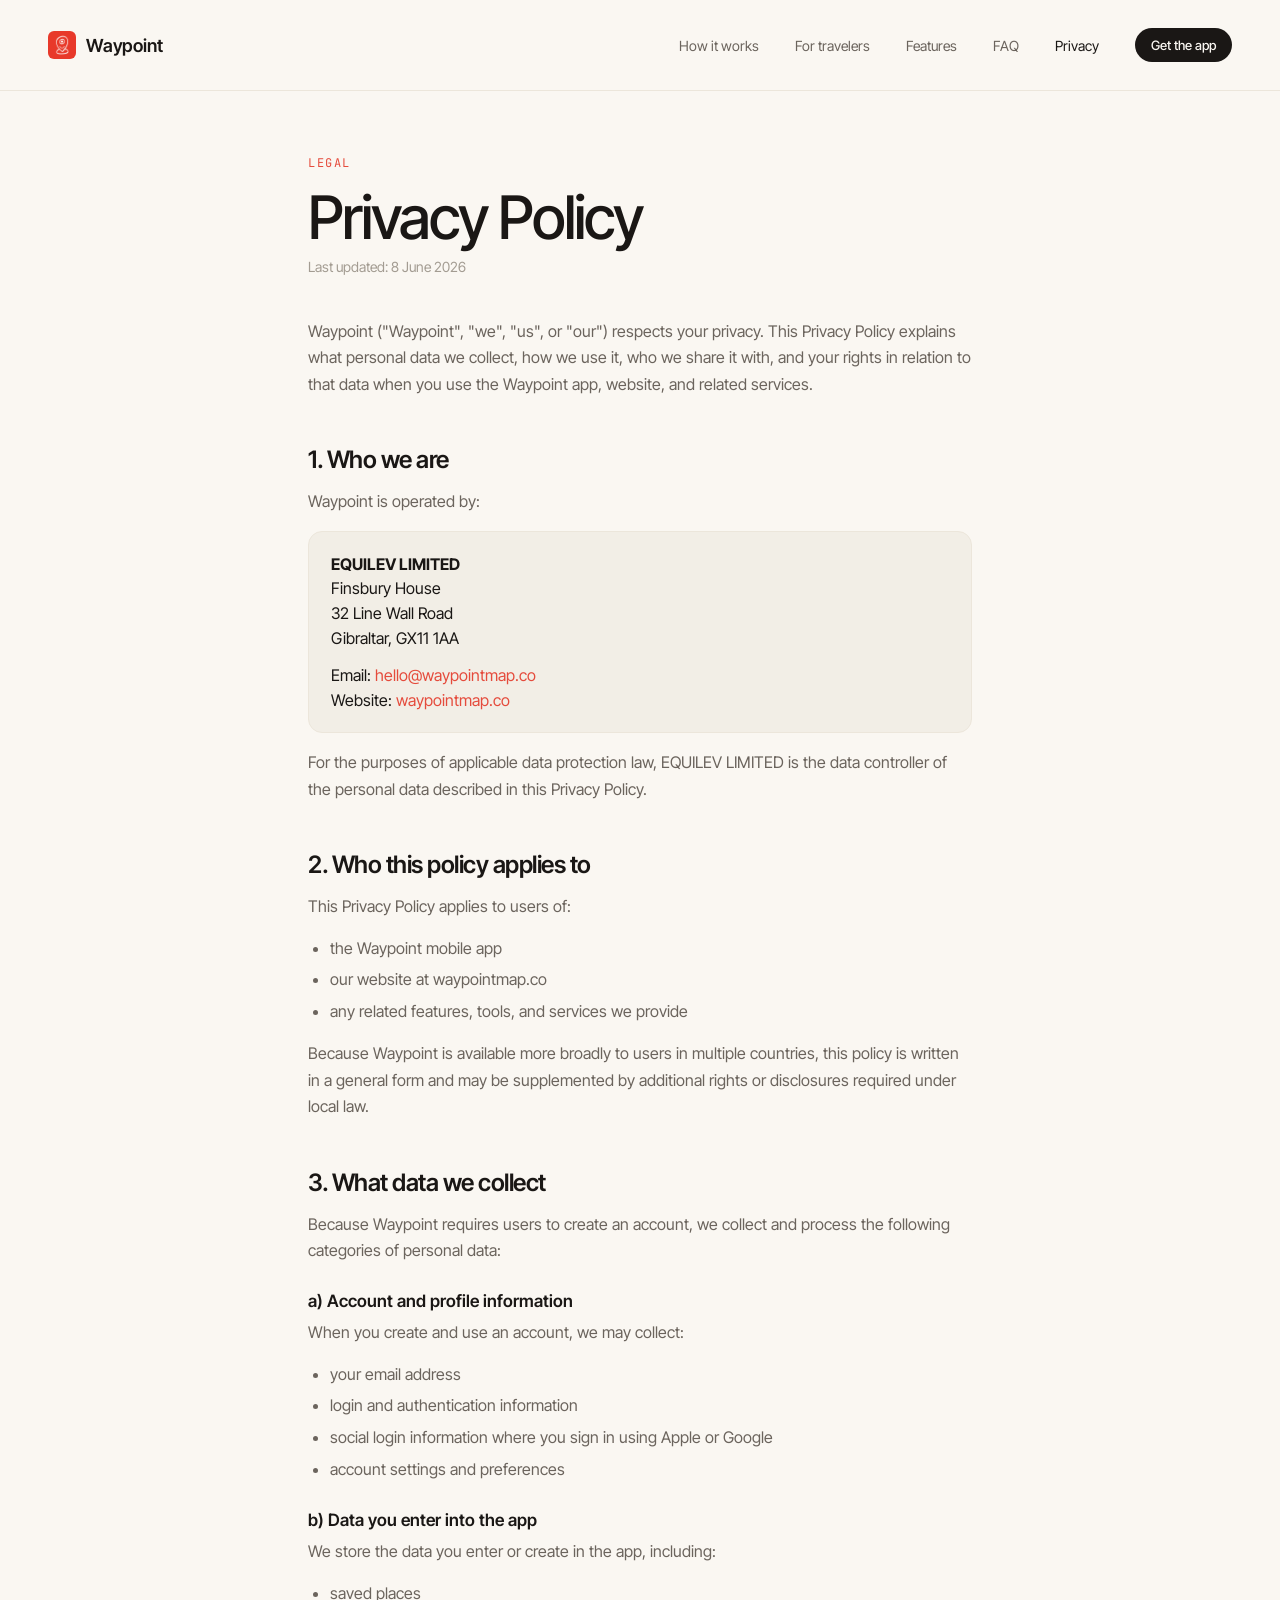
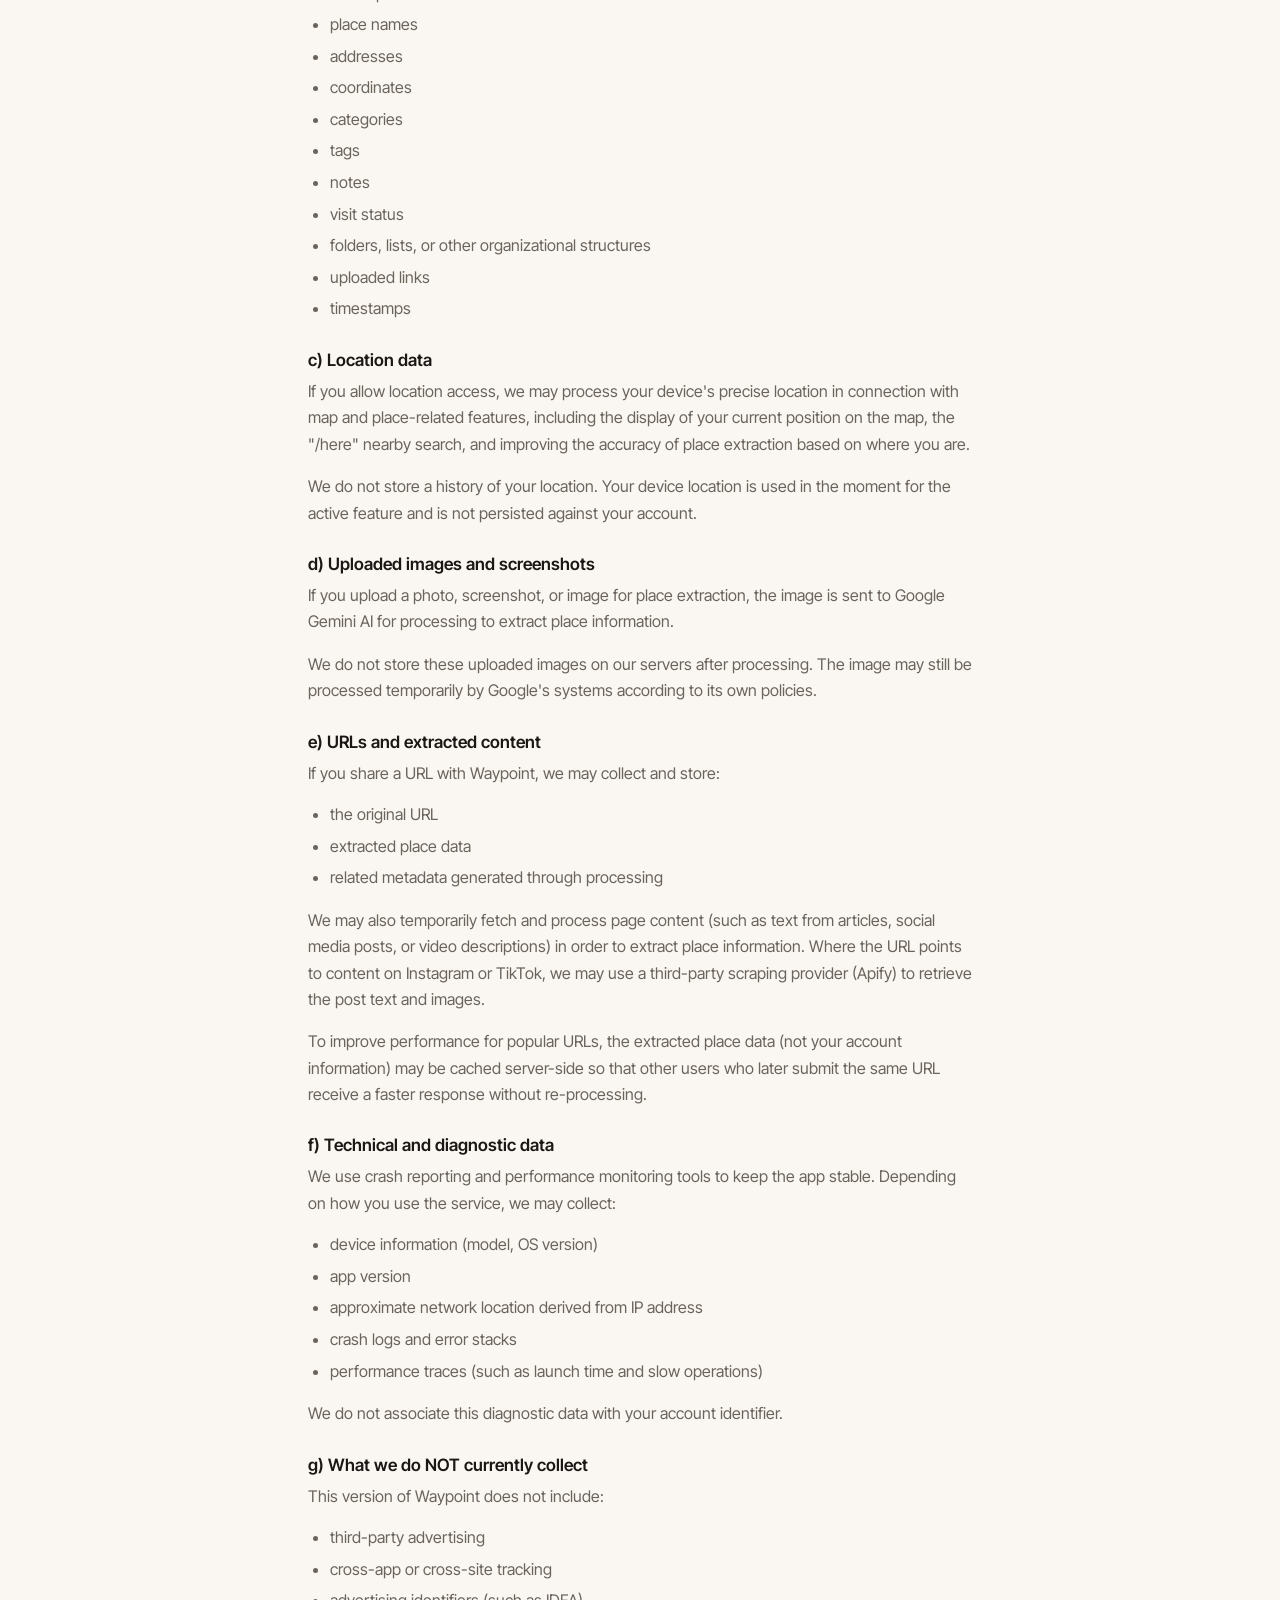
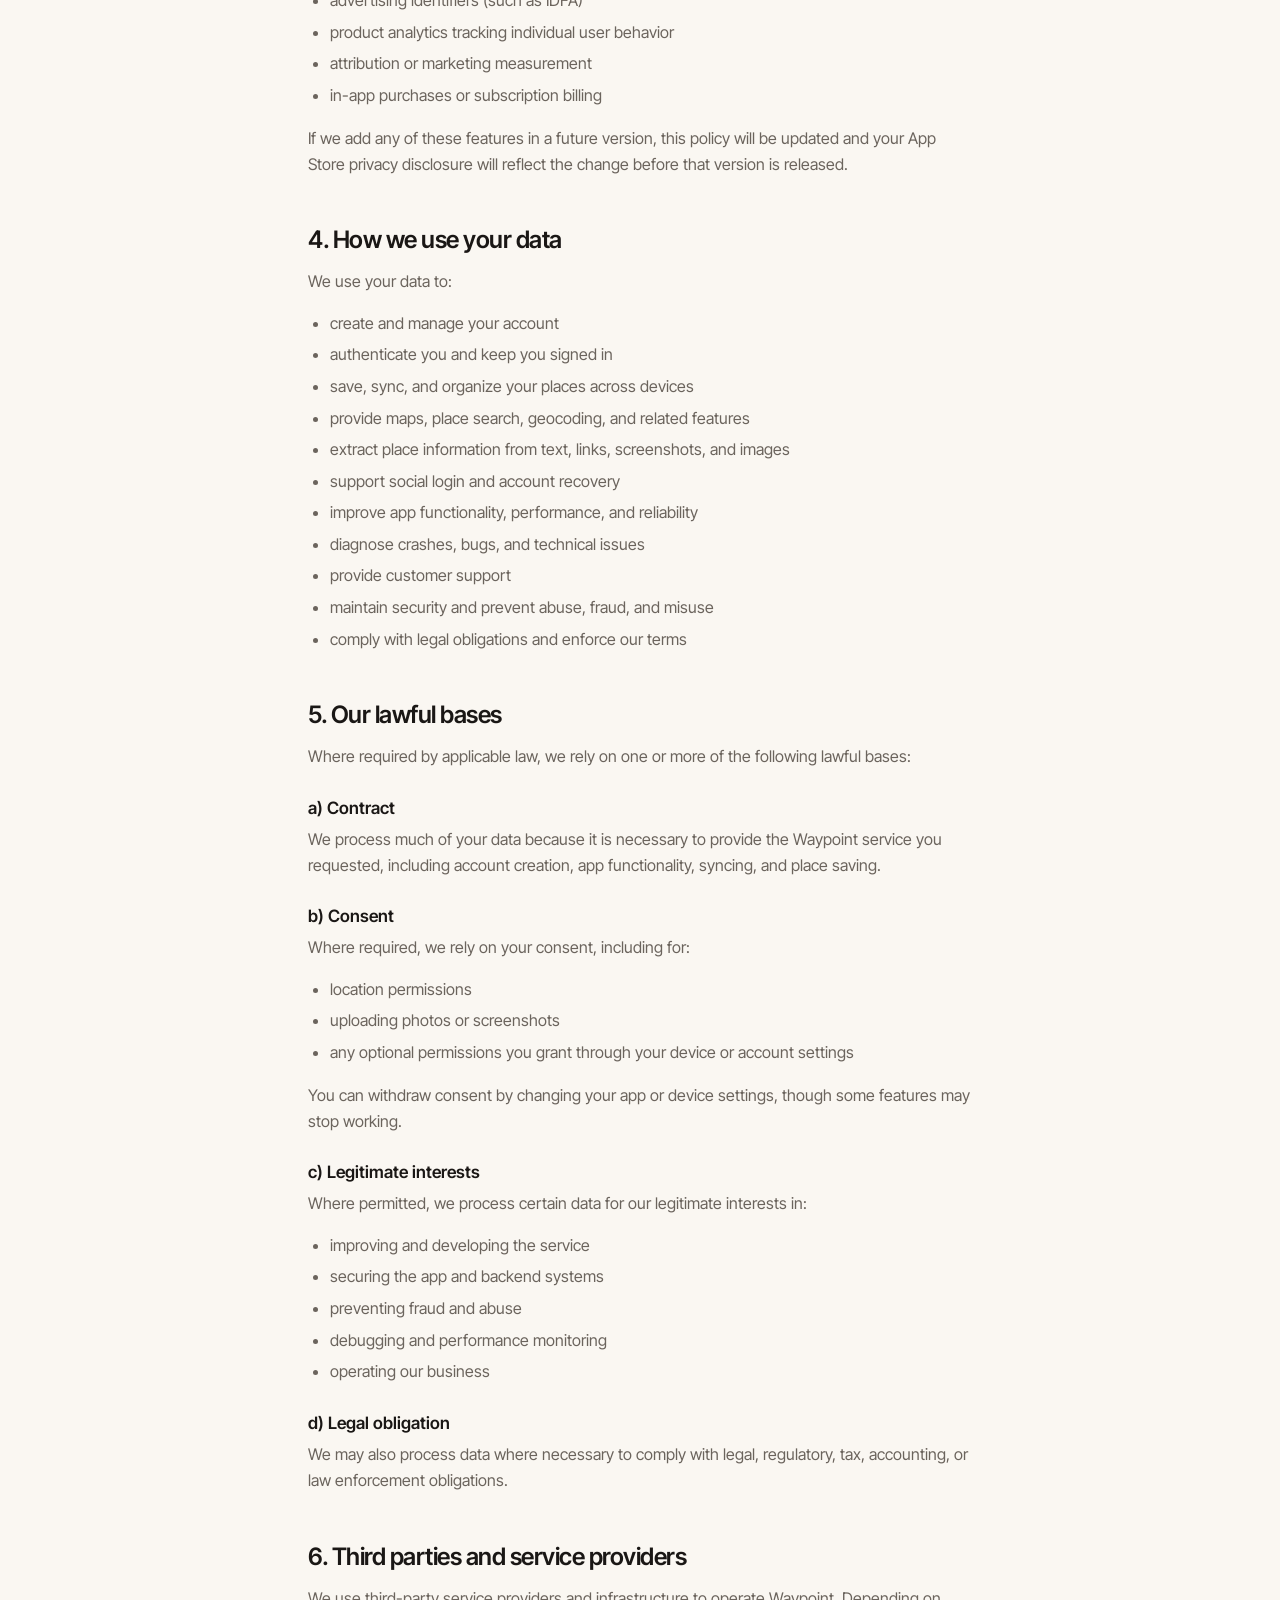
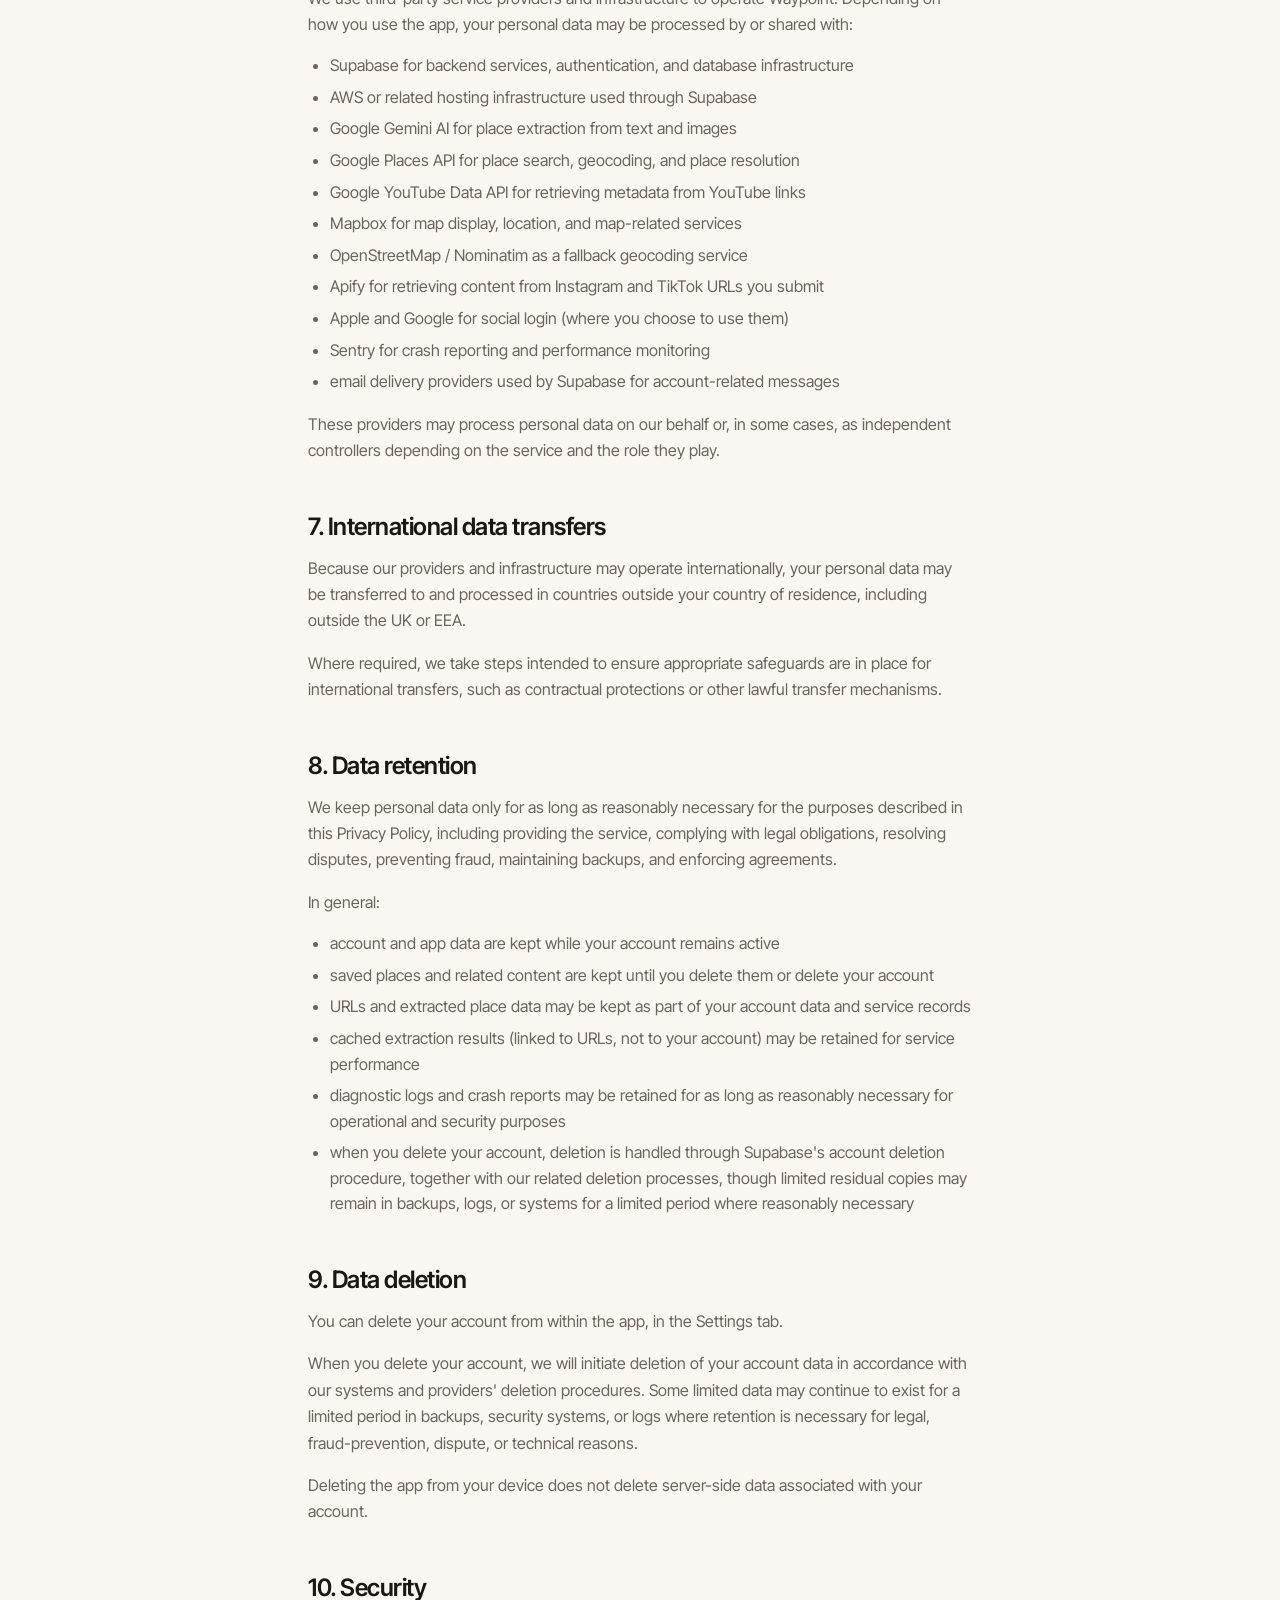
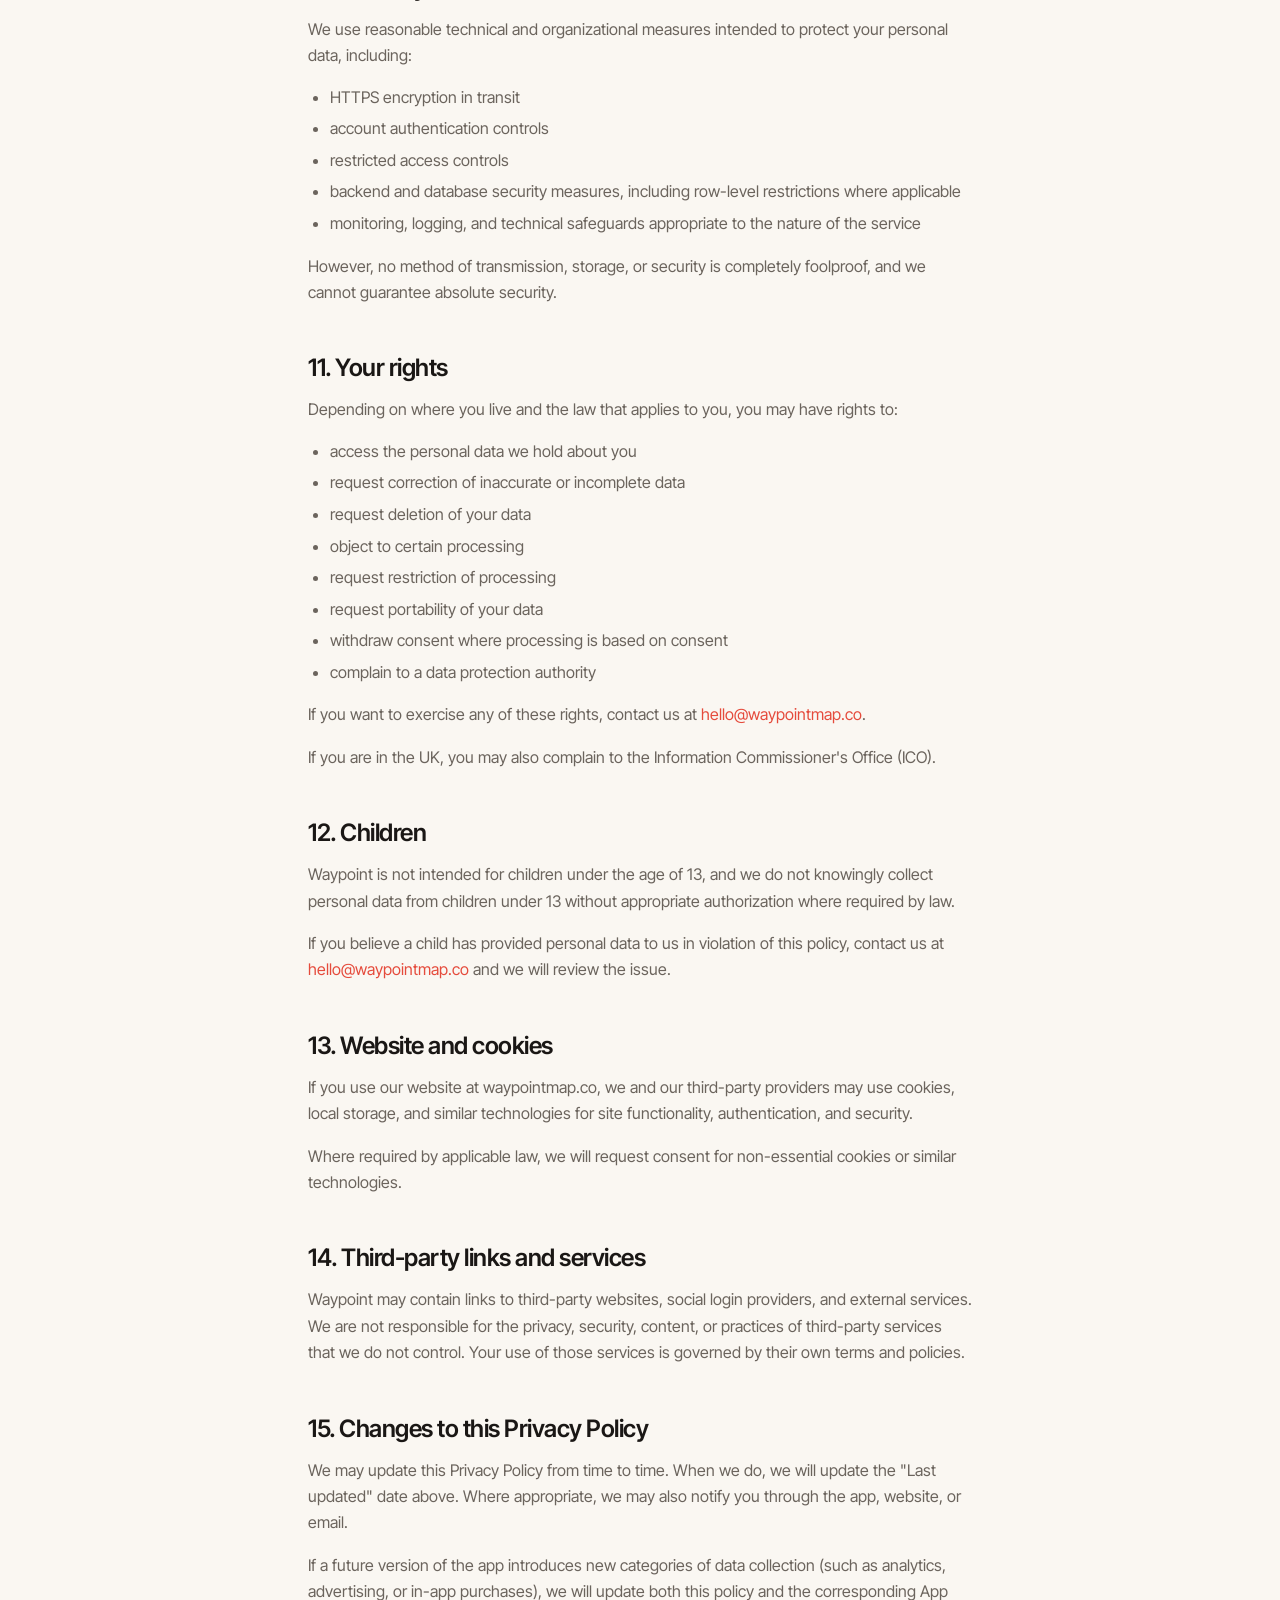
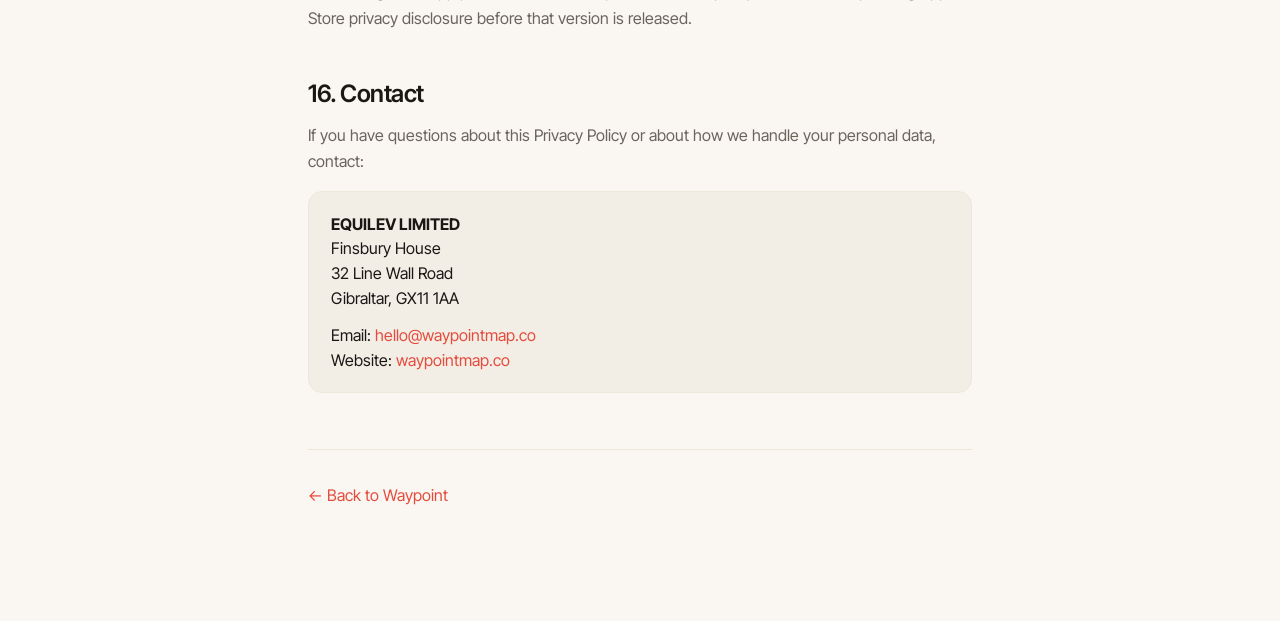
==== privacy/index.html @ 32dcdcd2 "Build Waypoint marketing site + privacy policy Static HTML/CSS recreation of the Claude Design mocku" ====
<!doctype html>
<html lang="en">
<head>
<meta charset="utf-8"/>
<meta name="viewport" content="width=device-width, initial-scale=1, viewport-fit=cover"/>
<title>Privacy Policy — Waypoint</title>
<meta name="description" content="How Waypoint collects, uses, and protects your personal data."/>
<link rel="icon" href="/assets/logo.png"/>
<link rel="preconnect" href="https://fonts.googleapis.com">
<link rel="preconnect" href="https://fonts.gstatic.com" crossorigin>
<link href="https://fonts.googleapis.com/css2?family=Inter+Tight:wght@400;500;600;700&family=Instrument+Serif:ital@0;1&family=JetBrains+Mono:wght@400;500&display=swap" rel="stylesheet">
<link rel="stylesheet" href="/styles.css"/>
</head>
<body>

<!-- Nav -->
<nav class="nav" style="border-bottom:1px solid var(--line);">
  <a class="brand" href="/">
    <img src="/assets/logo.png" alt="Waypoint"/>
    <span>Waypoint</span>
  </a>
  <div class="nav-links">
    <a href="/#how">How it works</a>
    <a href="/#uses">For travelers</a>
    <a href="/#features">Features</a>
    <a href="/#faq">FAQ</a>
    <a href="/privacy" style="color:var(--ink);">Privacy</a>
    <a href="/#download" class="nav-cta">Get the app</a>
  </div>
  <a href="/#download" class="nav-cta mobile-cta">Get the app</a>
</nav>

<!-- Policy -->
<main class="legal">
  <div class="eyebrow">Legal</div>
  <h1>Privacy Policy</h1>
  <p class="updated">Last updated: 8 June 2026</p>

  <p>Waypoint ("Waypoint", "we", "us", or "our") respects your privacy. This Privacy Policy explains what personal data we collect, how we use it, who we share it with, and your rights in relation to that data when you use the Waypoint app, website, and related services.</p>

  <h2>1. Who we are</h2>
  <p>Waypoint is operated by:</p>
  <div class="addr">
    <p><strong>EQUILEV LIMITED</strong><br/>
    Finsbury House<br/>
    32 Line Wall Road<br/>
    Gibraltar, GX11 1AA</p>
    <p style="margin-top:12px;">Email: <a href="mailto:hello@waypointmap.co">hello@waypointmap.co</a><br/>
    Website: <a href="https://waypointmap.co">waypointmap.co</a></p>
  </div>
  <p>For the purposes of applicable data protection law, EQUILEV LIMITED is the data controller of the personal data described in this Privacy Policy.</p>

  <h2>2. Who this policy applies to</h2>
  <p>This Privacy Policy applies to users of:</p>
  <ul>
    <li>the Waypoint mobile app</li>
    <li>our website at waypointmap.co</li>
    <li>any related features, tools, and services we provide</li>
  </ul>
  <p>Because Waypoint is available more broadly to users in multiple countries, this policy is written in a general form and may be supplemented by additional rights or disclosures required under local law.</p>

  <h2>3. What data we collect</h2>
  <p>Because Waypoint requires users to create an account, we collect and process the following categories of personal data:</p>

  <h3>a) Account and profile information</h3>
  <p>When you create and use an account, we may collect:</p>
  <ul>
    <li>your email address</li>
    <li>login and authentication information</li>
    <li>social login information where you sign in using Apple or Google</li>
    <li>account settings and preferences</li>
  </ul>

  <h3>b) Data you enter into the app</h3>
  <p>We store the data you enter or create in the app, including:</p>
  <ul>
    <li>saved places</li>
    <li>place names</li>
    <li>addresses</li>
    <li>coordinates</li>
    <li>categories</li>
    <li>tags</li>
    <li>notes</li>
    <li>visit status</li>
    <li>folders, lists, or other organizational structures</li>
    <li>uploaded links</li>
    <li>timestamps</li>
  </ul>

  <h3>c) Location data</h3>
  <p>If you allow location access, we may process your device's precise location in connection with map and place-related features, including the display of your current position on the map, the "/here" nearby search, and improving the accuracy of place extraction based on where you are.</p>
  <p>We do not store a history of your location. Your device location is used in the moment for the active feature and is not persisted against your account.</p>

  <h3>d) Uploaded images and screenshots</h3>
  <p>If you upload a photo, screenshot, or image for place extraction, the image is sent to Google Gemini AI for processing to extract place information.</p>
  <p>We do not store these uploaded images on our servers after processing. The image may still be processed temporarily by Google's systems according to its own policies.</p>

  <h3>e) URLs and extracted content</h3>
  <p>If you share a URL with Waypoint, we may collect and store:</p>
  <ul>
    <li>the original URL</li>
    <li>extracted place data</li>
    <li>related metadata generated through processing</li>
  </ul>
  <p>We may also temporarily fetch and process page content (such as text from articles, social media posts, or video descriptions) in order to extract place information. Where the URL points to content on Instagram or TikTok, we may use a third-party scraping provider (Apify) to retrieve the post text and images.</p>
  <p>To improve performance for popular URLs, the extracted place data (not your account information) may be cached server-side so that other users who later submit the same URL receive a faster response without re-processing.</p>

  <h3>f) Technical and diagnostic data</h3>
  <p>We use crash reporting and performance monitoring tools to keep the app stable. Depending on how you use the service, we may collect:</p>
  <ul>
    <li>device information (model, OS version)</li>
    <li>app version</li>
    <li>approximate network location derived from IP address</li>
    <li>crash logs and error stacks</li>
    <li>performance traces (such as launch time and slow operations)</li>
  </ul>
  <p>We do not associate this diagnostic data with your account identifier.</p>

  <h3>g) What we do NOT currently collect</h3>
  <p>This version of Waypoint does not include:</p>
  <ul>
    <li>third-party advertising</li>
    <li>cross-app or cross-site tracking</li>
    <li>advertising identifiers (such as IDFA)</li>
    <li>product analytics tracking individual user behavior</li>
    <li>attribution or marketing measurement</li>
    <li>in-app purchases or subscription billing</li>
  </ul>
  <p>If we add any of these features in a future version, this policy will be updated and your App Store privacy disclosure will reflect the change before that version is released.</p>

  <h2>4. How we use your data</h2>
  <p>We use your data to:</p>
  <ul>
    <li>create and manage your account</li>
    <li>authenticate you and keep you signed in</li>
    <li>save, sync, and organize your places across devices</li>
    <li>provide maps, place search, geocoding, and related features</li>
    <li>extract place information from text, links, screenshots, and images</li>
    <li>support social login and account recovery</li>
    <li>improve app functionality, performance, and reliability</li>
    <li>diagnose crashes, bugs, and technical issues</li>
    <li>provide customer support</li>
    <li>maintain security and prevent abuse, fraud, and misuse</li>
    <li>comply with legal obligations and enforce our terms</li>
  </ul>

  <h2>5. Our lawful bases</h2>
  <p>Where required by applicable law, we rely on one or more of the following lawful bases:</p>
  <h3>a) Contract</h3>
  <p>We process much of your data because it is necessary to provide the Waypoint service you requested, including account creation, app functionality, syncing, and place saving.</p>
  <h3>b) Consent</h3>
  <p>Where required, we rely on your consent, including for:</p>
  <ul>
    <li>location permissions</li>
    <li>uploading photos or screenshots</li>
    <li>any optional permissions you grant through your device or account settings</li>
  </ul>
  <p>You can withdraw consent by changing your app or device settings, though some features may stop working.</p>
  <h3>c) Legitimate interests</h3>
  <p>Where permitted, we process certain data for our legitimate interests in:</p>
  <ul>
    <li>improving and developing the service</li>
    <li>securing the app and backend systems</li>
    <li>preventing fraud and abuse</li>
    <li>debugging and performance monitoring</li>
    <li>operating our business</li>
  </ul>
  <h3>d) Legal obligation</h3>
  <p>We may also process data where necessary to comply with legal, regulatory, tax, accounting, or law enforcement obligations.</p>

  <h2>6. Third parties and service providers</h2>
  <p>We use third-party service providers and infrastructure to operate Waypoint. Depending on how you use the app, your personal data may be processed by or shared with:</p>
  <ul>
    <li>Supabase for backend services, authentication, and database infrastructure</li>
    <li>AWS or related hosting infrastructure used through Supabase</li>
    <li>Google Gemini AI for place extraction from text and images</li>
    <li>Google Places API for place search, geocoding, and place resolution</li>
    <li>Google YouTube Data API for retrieving metadata from YouTube links</li>
    <li>Mapbox for map display, location, and map-related services</li>
    <li>OpenStreetMap / Nominatim as a fallback geocoding service</li>
    <li>Apify for retrieving content from Instagram and TikTok URLs you submit</li>
    <li>Apple and Google for social login (where you choose to use them)</li>
    <li>Sentry for crash reporting and performance monitoring</li>
    <li>email delivery providers used by Supabase for account-related messages</li>
  </ul>
  <p>These providers may process personal data on our behalf or, in some cases, as independent controllers depending on the service and the role they play.</p>

  <h2>7. International data transfers</h2>
  <p>Because our providers and infrastructure may operate internationally, your personal data may be transferred to and processed in countries outside your country of residence, including outside the UK or EEA.</p>
  <p>Where required, we take steps intended to ensure appropriate safeguards are in place for international transfers, such as contractual protections or other lawful transfer mechanisms.</p>

  <h2>8. Data retention</h2>
  <p>We keep personal data only for as long as reasonably necessary for the purposes described in this Privacy Policy, including providing the service, complying with legal obligations, resolving disputes, preventing fraud, maintaining backups, and enforcing agreements.</p>
  <p>In general:</p>
  <ul>
    <li>account and app data are kept while your account remains active</li>
    <li>saved places and related content are kept until you delete them or delete your account</li>
    <li>URLs and extracted place data may be kept as part of your account data and service records</li>
    <li>cached extraction results (linked to URLs, not to your account) may be retained for service performance</li>
    <li>diagnostic logs and crash reports may be retained for as long as reasonably necessary for operational and security purposes</li>
    <li>when you delete your account, deletion is handled through Supabase's account deletion procedure, together with our related deletion processes, though limited residual copies may remain in backups, logs, or systems for a limited period where reasonably necessary</li>
  </ul>

  <h2>9. Data deletion</h2>
  <p>You can delete your account from within the app, in the Settings tab.</p>
  <p>When you delete your account, we will initiate deletion of your account data in accordance with our systems and providers' deletion procedures. Some limited data may continue to exist for a limited period in backups, security systems, or logs where retention is necessary for legal, fraud-prevention, dispute, or technical reasons.</p>
  <p>Deleting the app from your device does not delete server-side data associated with your account.</p>

  <h2>10. Security</h2>
  <p>We use reasonable technical and organizational measures intended to protect your personal data, including:</p>
  <ul>
    <li>HTTPS encryption in transit</li>
    <li>account authentication controls</li>
    <li>restricted access controls</li>
    <li>backend and database security measures, including row-level restrictions where applicable</li>
    <li>monitoring, logging, and technical safeguards appropriate to the nature of the service</li>
  </ul>
  <p>However, no method of transmission, storage, or security is completely foolproof, and we cannot guarantee absolute security.</p>

  <h2>11. Your rights</h2>
  <p>Depending on where you live and the law that applies to you, you may have rights to:</p>
  <ul>
    <li>access the personal data we hold about you</li>
    <li>request correction of inaccurate or incomplete data</li>
    <li>request deletion of your data</li>
    <li>object to certain processing</li>
    <li>request restriction of processing</li>
    <li>request portability of your data</li>
    <li>withdraw consent where processing is based on consent</li>
    <li>complain to a data protection authority</li>
  </ul>
  <p>If you want to exercise any of these rights, contact us at <a href="mailto:hello@waypointmap.co">hello@waypointmap.co</a>.</p>
  <p>If you are in the UK, you may also complain to the Information Commissioner's Office (ICO).</p>

  <h2>12. Children</h2>
  <p>Waypoint is not intended for children under the age of 13, and we do not knowingly collect personal data from children under 13 without appropriate authorization where required by law.</p>
  <p>If you believe a child has provided personal data to us in violation of this policy, contact us at <a href="mailto:hello@waypointmap.co">hello@waypointmap.co</a> and we will review the issue.</p>

  <h2>13. Website and cookies</h2>
  <p>If you use our website at waypointmap.co, we and our third-party providers may use cookies, local storage, and similar technologies for site functionality, authentication, and security.</p>
  <p>Where required by applicable law, we will request consent for non-essential cookies or similar technologies.</p>

  <h2>14. Third-party links and services</h2>
  <p>Waypoint may contain links to third-party websites, social login providers, and external services. We are not responsible for the privacy, security, content, or practices of third-party services that we do not control. Your use of those services is governed by their own terms and policies.</p>

  <h2>15. Changes to this Privacy Policy</h2>
  <p>We may update this Privacy Policy from time to time. When we do, we will update the "Last updated" date above. Where appropriate, we may also notify you through the app, website, or email.</p>
  <p>If a future version of the app introduces new categories of data collection (such as analytics, advertising, or in-app purchases), we will update both this policy and the corresponding App Store privacy disclosure before that version is released.</p>

  <h2>16. Contact</h2>
  <p>If you have questions about this Privacy Policy or about how we handle your personal data, contact:</p>
  <div class="addr">
    <p><strong>EQUILEV LIMITED</strong><br/>
    Finsbury House<br/>
    32 Line Wall Road<br/>
    Gibraltar, GX11 1AA</p>
    <p style="margin-top:12px;">Email: <a href="mailto:hello@waypointmap.co">hello@waypointmap.co</a><br/>
    Website: <a href="https://waypointmap.co">waypointmap.co</a></p>
  </div>

  <hr/>
  <p style="margin-top:32px;"><a href="/">← Back to Waypoint</a></p>
</main>

</body>
</html>
---- styles.css ----
/* ============================================================
   Waypoint — shared styles
   Design tokens, layout, components, responsive layer.
   ============================================================ */

:root {
  --bg: #FAF7F2;
  --bg-soft: #F2EEE6;
  --ink: #1A1715;
  --ink-2: #6B645D;
  --ink-3: #A39C92;
  --line: #ECE6DB;
  --primary: #E54B3C;

  --font-ui: 'Inter Tight', -apple-system, system-ui, sans-serif;
  --font-serif: 'Instrument Serif', serif;
  --font-mono: 'JetBrains Mono', ui-monospace, monospace;
}

* { box-sizing: border-box; }

html, body {
  margin: 0;
  padding: 0;
  background: var(--bg);
  color: var(--ink);
}

body {
  font-family: var(--font-ui);
  -webkit-font-smoothing: antialiased;
  -moz-osx-font-smoothing: grayscale;
}

a { color: inherit; }
a:hover { opacity: 0.7; }

::selection { background: var(--primary); color: #fff; }

@keyframes floatPin {
  0%, 100% { transform: translateY(0); }
  50%      { transform: translateY(-8px); }
}

.serif {
  font-family: var(--font-serif);
  font-style: italic;
  font-weight: 400;
}

/* ── Nav ───────────────────────────────────── */
.nav {
  position: relative;
  z-index: 10;
  display: flex;
  align-items: center;
  justify-content: space-between;
  padding: 28px 48px;
  max-width: 1440px;
  margin: 0 auto;
}
.brand {
  display: flex;
  align-items: center;
  gap: 10px;
  text-decoration: none;
}
.brand img { width: 28px; height: 28px; border-radius: 6px; display: block; }
.brand span { font-weight: 600; font-size: 18px; letter-spacing: -0.2px; }
.nav-links {
  display: flex;
  align-items: center;
  gap: 36px;
  font-size: 14px;
  color: var(--ink-2);
}
.nav-links a { text-decoration: none; transition: color 0.15s ease; }
.nav-cta {
  background: var(--ink);
  color: var(--bg);
  padding: 9px 16px;
  border-radius: 999px;
  font-weight: 500;
  text-decoration: none;
  font-size: 13px;
}
.nav-cta:hover { opacity: 0.85; }
.mobile-cta { display: none; }

/* ── Section scaffolding ───────────────────── */
.section-pad { padding: 120px 48px; }
.section-inner { max-width: 1240px; margin: 0 auto; }

.eyebrow {
  font-family: var(--font-mono);
  font-size: 12px;
  text-transform: uppercase;
  letter-spacing: 1.6px;
  color: var(--primary);
  margin-bottom: 20px;
}
.section-head { max-width: 720px; }
.section-h2 {
  margin: 0;
  font-size: clamp(36px, 4.2vw, 60px);
  line-height: 1.02;
  font-weight: 500;
  letter-spacing: -1.6px;
  color: var(--ink);
}
.section-sub {
  margin-top: 20px;
  font-size: 18px;
  line-height: 1.5;
  color: var(--ink-2);
  text-wrap: pretty;
}

.grid-3 { display: grid; grid-template-columns: repeat(3, 1fr); gap: 24px; }
.grid-2 { display: grid; grid-template-columns: 1.2fr 1fr; gap: 20px; }

/* ── Buttons ───────────────────────────────── */
.store-btns { display: flex; gap: 12px; align-items: center; flex-wrap: wrap; }
.store-btn {
  display: flex;
  align-items: center;
  gap: 10px;
  padding: 11px 18px 11px 16px;
  background: var(--ink);
  border-radius: 12px;
  color: var(--bg);
  text-decoration: none;
}
.store-btn .sb-top { font-size: 10px; opacity: 0.75; }
.store-btn .sb-main { font-size: 15px; font-weight: 600; margin-top: 2px; }
.store-btn .sb-stack { display: flex; flex-direction: column; line-height: 1; }

.store-btn.light {
  background: #fff;
  color: var(--ink);
  padding: 13px 22px 13px 18px;
  border-radius: 14px;
}
.store-btn.light .sb-top { font-size: 11px; opacity: 0.6; }
.store-btn.light .sb-main { font-size: 17px; }

.stars { display: flex; gap: 2px; }
.rating-row {
  margin-top: 36px;
  display: flex;
  align-items: center;
  gap: 16px;
  font-size: 13px;
  color: var(--ink-3);
}
.dot { width: 4px; height: 4px; border-radius: 99px; background: var(--ink-3); }

/* ── Hero ──────────────────────────────────── */
.hero {
  position: relative;
  min-height: 100vh;
  overflow: hidden;
  background: var(--bg);
}
.map-backdrop {
  position: absolute;
  inset: 0;
  pointer-events: none;
  background:
    radial-gradient(ellipse 60% 40% at 75% 30%, rgba(200, 220, 195, 0.35) 0%, transparent 50%),
    radial-gradient(ellipse 50% 35% at 20% 70%, rgba(200, 220, 195, 0.25) 0%, transparent 50%),
    radial-gradient(ellipse 80% 60% at 50% 50%, rgba(255, 247, 235, 0.6) 0%, transparent 60%);
}
.map-backdrop svg { position: absolute; inset: 0; opacity: 0.18; }

.hero-grid {
  position: relative;
  z-index: 5;
  max-width: 1440px;
  margin: 0 auto;
  padding: 40px 48px 80px;
  display: grid;
  grid-template-columns: 1.05fr 1fr;
  gap: 48px;
  align-items: center;
}
.badge {
  display: inline-flex;
  align-items: center;
  gap: 8px;
  padding: 6px 12px 6px 8px;
  background: rgba(229, 75, 60, 0.08);
  border: 1px solid rgba(229, 75, 60, 0.18);
  border-radius: 999px;
  font-size: 13px;
  color: var(--primary);
  font-weight: 500;
  margin-bottom: 28px;
}
.badge .pulse {
  width: 6px; height: 6px; border-radius: 99px;
  background: var(--primary);
  box-shadow: 0 0 0 4px rgba(229, 75, 60, 0.15);
}
.hero h1 {
  margin: 0;
  font-size: clamp(44px, 5.5vw, 78px);
  line-height: 0.96;
  font-weight: 500;
  letter-spacing: -2.2px;
  color: var(--ink);
  text-wrap: balance;
}
.hero .lede {
  margin-top: 28px;
  margin-bottom: 40px;
  max-width: 480px;
  font-size: 19px;
  line-height: 1.45;
  color: var(--ink-2);
  text-wrap: pretty;
}
.hero-phone-wrap {
  position: relative;
  display: flex;
  justify-content: center;
  align-items: center;
  min-height: 820px;
}

/* Phone frame */
.phone {
  position: relative;
  flex-shrink: 0;
  border-radius: 48px;
  background: linear-gradient(145deg, #2a2a2a 0%, #0d0d0d 60%, #1a1a1a 100%);
  padding: 12px;
  box-shadow:
    0 60px 120px -30px rgba(26, 23, 21, 0.35),
    0 30px 50px -20px rgba(26, 23, 21, 0.25),
    0 0 0 1px rgba(0, 0, 0, 0.4);
}
.phone-screen {
  width: 100%;
  height: 100%;
  border-radius: 34px;
  overflow: hidden;
  position: relative;
  background: #F2F2F7;
}
.phone-screen img {
  width: 100%;
  height: auto;
  object-fit: contain;
  object-position: top;
  display: block;
}

/* Floating markers around hero phone */
.float-pin {
  position: absolute;
  z-index: 2;
}
.float-pin img {
  width: 56px; height: 56px; display: block;
  filter: drop-shadow(0 12px 24px rgba(0, 0, 0, 0.18));
}

/* Input callouts */
.input-callout {
  position: absolute;
  z-index: 3;
  display: flex;
  align-items: center;
  gap: 10px;
  padding: 10px 14px 10px 12px;
  background: #fff;
  border-radius: 14px;
  box-shadow:
    0 20px 40px -10px rgba(0, 0, 0, 0.15),
    0 4px 10px rgba(0, 0, 0, 0.06),
    0 0 0 1px rgba(0, 0, 0, 0.04);
  font-size: 13px;
  color: var(--ink-2);
  max-width: 270px;
}
.input-callout.mono .callout-text { font-family: var(--font-mono); }
.callout-icon {
  width: 28px; height: 28px; border-radius: 8px;
  display: flex; align-items: center; justify-content: center;
  flex-shrink: 0;
}
.callout-label {
  font-size: 10.5px;
  color: var(--ink-3);
  letter-spacing: 0.8px;
  text-transform: uppercase;
  font-weight: 500;
}
.callout-text { margin-top: 2px; color: var(--ink); font-size: 13px; }

.ic-type { background: var(--primary); }
.ic-instagram { background: linear-gradient(135deg, #feda77 0%, #f58529 25%, #dd2a7b 55%, #8134af 85%, #515bd4 100%); }
.ic-tiktok { background: #000; }
.ic-web { background: var(--ink); }

/* ── How it works ──────────────────────────── */
.step-card {
  background: #fff;
  border: 1px solid var(--line);
  border-radius: 24px;
  padding: 28px;
  display: flex;
  flex-direction: column;
  min-height: 520px;
  position: relative;
  overflow: hidden;
}
.step-top {
  display: flex;
  align-items: center;
  justify-content: space-between;
  margin-bottom: 24px;
}
.step-n { font-family: var(--font-mono); font-size: 12px; color: var(--ink-3); letter-spacing: 0.5px; }
.step-tag {
  font-size: 12px; color: var(--ink-3);
  padding: 4px 10px; border-radius: 99px; background: var(--bg-soft);
}
.step-visual { flex: 0 0 auto; margin-bottom: 28px; height: 240px; position: relative; }
.step-body { margin-top: auto; }
.step-label {
  font-family: var(--font-mono);
  font-size: 11px; text-transform: uppercase;
  letter-spacing: 1.2px; color: var(--primary);
  margin-bottom: 10px;
}
.step-card h3 {
  margin: 0;
  font-size: 24px; line-height: 1.15;
  font-weight: 500; letter-spacing: -0.6px;
  color: var(--ink);
}
.step-card p {
  margin-top: 12px; margin-bottom: 0;
  font-size: 15px; line-height: 1.5;
  color: var(--ink-2);
}

/* Visual: share list */
.visual-box {
  position: relative; width: 100%; height: 100%;
  background: var(--bg-soft);
  border-radius: 18px;
  overflow: hidden;
  border: 1px solid var(--line);
  padding: 16px;
  display: flex; flex-direction: column; gap: 8px;
  justify-content: center;
}
.share-row {
  display: flex; align-items: center; gap: 12px;
  padding: 10px 12px;
  background: #fff;
  border: 1px solid var(--line);
  border-radius: 12px;
}
.share-icon {
  width: 34px; height: 34px; border-radius: 9px; flex-shrink: 0;
  display: flex; align-items: center; justify-content: center;
}
.share-name { font-size: 13px; font-weight: 600; color: var(--ink); }
.share-sub { font-size: 11px; color: var(--ink-3); margin-top: 1px; }

/* Visual: type rows */
.type-box { padding: 14px; }
.type-row { display: flex; align-items: stretch; gap: 8px; }
.type-in {
  flex: 1; min-width: 0;
  padding: 8px 10px;
  background: #fff;
  border: 1px solid var(--line);
  border-radius: 10px;
  display: flex; align-items: center; gap: 8px;
  font-family: var(--font-mono);
  font-size: 11px; color: var(--ink-2);
  overflow: hidden; white-space: nowrap; text-overflow: ellipsis;
}
.type-in .mini-dot { width: 4px; height: 4px; border-radius: 99px; background: var(--ink-3); flex-shrink: 0; }
.type-in span { overflow: hidden; text-overflow: ellipsis; }
.type-arrow { display: flex; align-items: center; color: var(--ink-3); }
.type-found {
  flex: 1.1; min-width: 0;
  padding: 7px 10px 7px 8px;
  background: #fff;
  border: 1px solid var(--line);
  border-radius: 10px;
  display: flex; align-items: center; gap: 8px;
  overflow: hidden;
}
.type-found img { width: 22px; height: 22px; flex-shrink: 0; }
.type-found .match {
  flex: 1; min-width: 0;
  font-size: 12px; font-weight: 500; color: var(--ink);
  overflow: hidden; text-overflow: ellipsis; white-space: nowrap;
}
.found-tag {
  font-size: 10px; color: #2B9353; font-weight: 600;
  letter-spacing: 0.3px; text-transform: uppercase; flex-shrink: 0;
}

/* Visual: mini map */
.mini-map {
  position: relative; width: 100%; height: 100%;
  background: #f0ebe2;
  border-radius: 18px;
  overflow: hidden;
  border: 1px solid var(--line);
}
.mini-map .green-a { position: absolute; bottom: -20px; left: -10px; width: 140px; height: 140px; background: #c5d6be; border-radius: 60% 40% 50% 50%; }
.mini-map .green-b { position: absolute; top: 20px; right: -20px; width: 90px; height: 80px; background: #c5d6be; border-radius: 50% 60% 40% 50%; }
.mini-map svg { position: absolute; inset: 0; }
.mini-map .pin { position: absolute; filter: drop-shadow(0 4px 8px rgba(0, 0, 0, 0.2)); }

/* ── Use cases (dark) ──────────────────────── */
.dark-section { background: var(--ink); color: var(--bg); }
.dark-section .eyebrow { color: var(--primary); }
.dark-section .section-h2 { color: #fff; }
.use-card {
  background: rgba(255, 255, 255, 0.035);
  border: 1px solid rgba(255, 255, 255, 0.08);
  border-radius: 24px;
  padding: 32px;
  position: relative;
  overflow: hidden;
  min-height: 380px;
  display: flex;
  flex-direction: column;
}
.use-pins { position: relative; height: 140px; margin-bottom: 24px; }
.use-pins img { position: absolute; filter: drop-shadow(0 10px 20px rgba(0, 0, 0, 0.4)); }
.use-card h3 { margin: 0; font-size: 28px; font-weight: 500; letter-spacing: -0.8px; color: #fff; }
.use-card p { margin-top: 10px; margin-bottom: 0; font-size: 15px; line-height: 1.5; color: rgba(255, 255, 255, 0.6); text-wrap: pretty; }

/* ── Features ──────────────────────────────── */
.feature-tile {
  background: #fff;
  border: 1px solid var(--line);
  border-radius: 24px;
  padding: 28px;
  display: flex;
  flex-direction: column;
  min-height: 420px;
}
.feature-tile .eyebrow { margin-bottom: 12px; }
.feature-tile h3 { margin: 0; font-size: 26px; font-weight: 500; letter-spacing: -0.7px; color: var(--ink); }
.feature-tile > p { margin-top: 8px; margin-bottom: 0; font-size: 14.5px; line-height: 1.5; color: var(--ink-2); max-width: 420px; }

.category-grid { margin-top: 24px; display: grid; grid-template-columns: repeat(5, 1fr); gap: 10px; }
.cat-cell {
  display: flex; flex-direction: column; align-items: center; gap: 6px;
  padding: 12px 6px;
  background: var(--bg-soft);
  border-radius: 12px;
  border: 1px solid var(--line);
}
.cat-cell img { width: 32px; height: 32px; }
.cat-cell span { font-size: 11.5px; color: var(--ink-2); font-weight: 500; }

.shot-wrap { margin-top: 24px; position: relative; flex: 1; overflow: hidden; border-radius: 14px; }
.shot-wrap img {
  position: absolute; top: 0; left: 50%; transform: translateX(-50%);
  width: 92%; border-radius: 18px;
  box-shadow: 0 20px 40px -10px rgba(0, 0, 0, 0.12), 0 0 0 1px rgba(0, 0, 0, 0.05);
}

.filter-map {
  margin-top: 24px; flex: 1; min-height: 240px;
  position: relative; border-radius: 18px; overflow: hidden;
  background: #f0ebe2;
  border: 1px solid var(--line);
}
.filter-map .green-a { position: absolute; bottom: -30px; left: -20px; width: 180px; height: 160px; background: #c5d6be; border-radius: 60% 40% 50% 50%; }
.filter-map .green-b { position: absolute; top: -10px; right: -30px; width: 120px; height: 100px; background: #c5d6be; border-radius: 50% 60% 40% 50%; }
.filter-map svg { position: absolute; inset: 0; }
.filter-map .pin { position: absolute; width: 34px; height: 34px; filter: drop-shadow(0 4px 8px rgba(0, 0, 0, 0.2)); }
.filter-chips {
  position: absolute; top: 12px; left: 12px; right: 12px;
  display: flex; gap: 6px; flex-wrap: nowrap; overflow: hidden;
}
.chip {
  display: inline-flex; align-items: center; gap: 6px;
  padding: 6px 10px 6px 8px;
  background: #fff; color: var(--ink);
  border-radius: 99px;
  font-size: 12px; font-weight: 500;
  box-shadow: 0 2px 6px rgba(0, 0, 0, 0.06), 0 0 0 1px rgba(0, 0, 0, 0.04);
  flex-shrink: 0;
}
.chip.active { background: var(--ink); color: #fff; }
.chip .swatch { width: 8px; height: 8px; border-radius: 99px; }
.chip .count { padding: 0 6px; border-radius: 99px; background: var(--bg-soft); font-size: 10.5px; color: var(--ink-3); }
.chip.active .count { background: rgba(255, 255, 255, 0.2); color: #fff; }

/* ── FAQ ───────────────────────────────────── */
.faq-grid { max-width: 1040px; margin: 0 auto; display: grid; grid-template-columns: 1fr 1.4fr; gap: 72px; }
.faq-grid .section-h2 { font-size: clamp(34px, 3.6vw, 52px); letter-spacing: -1.4px; }
.faq-item { border-bottom: 1px solid var(--line); }
.faq-q {
  width: 100%; background: none; border: none; text-align: left;
  padding: 22px 0;
  display: flex; align-items: center; justify-content: space-between;
  cursor: pointer;
  font-family: var(--font-ui);
  font-size: 18px; font-weight: 500;
  color: var(--ink); letter-spacing: -0.3px;
}
.faq-toggle {
  width: 28px; height: 28px; border-radius: 99px;
  background: var(--bg-soft); color: var(--ink-2);
  display: flex; align-items: center; justify-content: center;
  transition: all 0.2s ease; flex-shrink: 0; margin-left: 16px;
}
.faq-item.open .faq-toggle { background: var(--primary); color: #fff; }
.faq-toggle .plus-v { transition: opacity 0.2s ease; }
.faq-item.open .faq-toggle .plus-v { opacity: 0; }
.faq-a {
  margin: 0; padding: 0 48px 0 0;
  font-size: 15px; line-height: 1.6; color: var(--ink-2);
  max-height: 0; overflow: hidden;
  transition: max-height 0.3s ease, padding 0.3s ease;
}
.faq-item.open .faq-a { padding-bottom: 22px; max-height: 320px; }

/* ── Footer CTA ────────────────────────────── */
.footer-cta {
  background: var(--ink);
  color: var(--bg);
  padding: 120px 48px 48px;
  position: relative;
  overflow: hidden;
}
.pin-shower { position: absolute; inset: 0; pointer-events: none; opacity: 0.5; }
.pin-shower img { position: absolute; filter: drop-shadow(0 8px 16px rgba(0, 0, 0, 0.4)); }
.footer-cta-inner { position: relative; z-index: 2; max-width: 720px; margin: 0 auto; text-align: center; }
.footer-h2 {
  margin: 0;
  font-size: clamp(44px, 6vw, 88px);
  line-height: 0.98; font-weight: 500; letter-spacing: -2.4px;
}
.footer-cta-inner p {
  margin-top: 24px; margin-bottom: 36px;
  font-size: 18px; line-height: 1.5;
  color: rgba(255, 255, 255, 0.65);
}
.footer-cta-inner .store-btns { justify-content: center; }

.footer-bottom {
  margin-top: 120px; padding-top: 28px;
  border-top: 1px solid rgba(255, 255, 255, 0.1);
  display: flex; align-items: center; justify-content: space-between;
  font-size: 13px; color: rgba(255, 255, 255, 0.5);
  position: relative; z-index: 2;
  flex-wrap: wrap; gap: 16px;
}
.footer-bottom .brand span { font-weight: 400; font-size: 13px; color: rgba(255, 255, 255, 0.5); }
.footer-bottom img { width: 22px; height: 22px; }
.footer-links { display: flex; gap: 28px; }
.footer-links a { text-decoration: none; }

/* ── Privacy page ──────────────────────────── */
.legal {
  max-width: 760px;
  margin: 0 auto;
  padding: 64px 48px 96px;
}
.legal .eyebrow { margin-bottom: 16px; }
.legal h1 {
  margin: 0 0 8px;
  font-size: clamp(40px, 5vw, 60px);
  line-height: 1.0; font-weight: 500; letter-spacing: -2px;
}
.legal .updated { color: var(--ink-3); font-size: 14px; margin: 0 0 40px; }
.legal h2 {
  margin: 48px 0 14px;
  font-size: 24px; font-weight: 600; letter-spacing: -0.5px;
  color: var(--ink);
}
.legal h3 {
  margin: 28px 0 8px;
  font-size: 17px; font-weight: 600; color: var(--ink);
}
.legal p { font-size: 16px; line-height: 1.65; color: var(--ink-2); margin: 0 0 16px; }
.legal ul { margin: 0 0 16px; padding-left: 22px; }
.legal li { font-size: 16px; line-height: 1.6; color: var(--ink-2); margin-bottom: 6px; }
.legal a { color: var(--primary); text-decoration: none; }
.legal a:hover { text-decoration: underline; opacity: 1; }
.legal .addr {
  background: var(--bg-soft);
  border: 1px solid var(--line);
  border-radius: 14px;
  padding: 20px 22px;
  margin: 8px 0 16px;
}
.legal .addr p { margin: 0; line-height: 1.55; color: var(--ink); }
.legal hr { border: none; border-top: 1px solid var(--line); margin: 56px 0 0; }

/* ── Responsive ────────────────────────────── */
@media (max-width: 900px) {
  .nav { padding: 18px 20px; }
  .nav-links { display: none; }
  .nav .mobile-cta { display: inline-flex; }

  .hero-grid { grid-template-columns: 1fr; padding: 24px 20px 60px; gap: 16px; }
  .hero-phone-wrap { min-height: auto; padding-top: 24px; padding-bottom: 80px; }
  .hero h1 { font-size: 44px; letter-spacing: -1.4px; }
  .hero .lede { font-size: 16px; margin-top: 20px; margin-bottom: 28px; }

  .input-callout { max-width: 230px; font-size: 12px; padding: 8px 12px 8px 10px; }
  .input-callout .callout-text { font-size: 12px; }

  .section-pad { padding: 72px 20px; }
  .section-h2 { font-size: 34px; letter-spacing: -1.2px; }

  .grid-3 { grid-template-columns: 1fr; gap: 16px; }
  .grid-2 { grid-template-columns: 1fr; gap: 16px; }
  .step-card { min-height: auto; padding: 24px; }
  .feature-tile { min-height: auto; padding: 22px; }

  .faq-grid { grid-template-columns: 1fr; gap: 32px; }

  .footer-h2 { font-size: 48px; letter-spacing: -1.6px; }
  .footer-bottom { flex-direction: column; align-items: flex-start; gap: 20px; }

  .legal { padding: 40px 20px 72px; }
}

@media (max-width: 540px) {
  .hero h1 { font-size: 36px; }
  .category-grid { grid-template-columns: repeat(3, 1fr); }
  .input-callout-tiktok { display: none; }
}
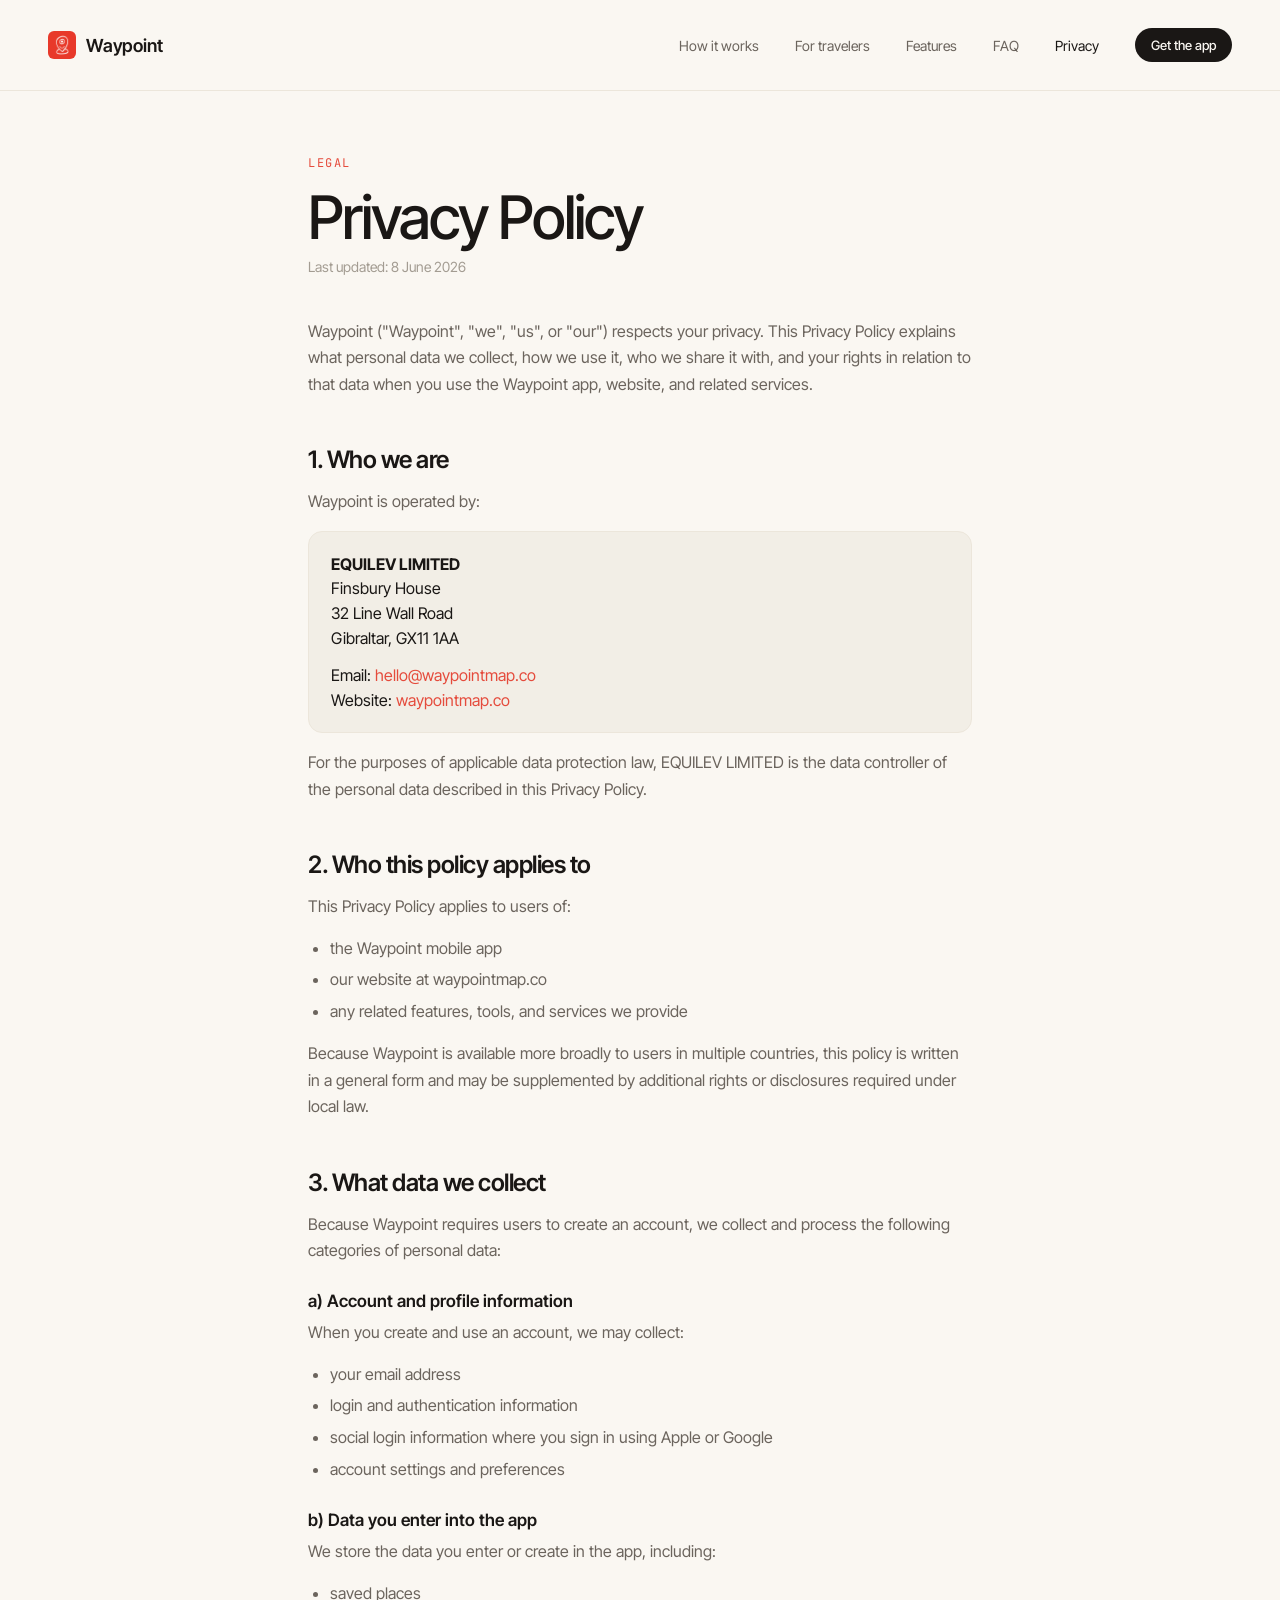
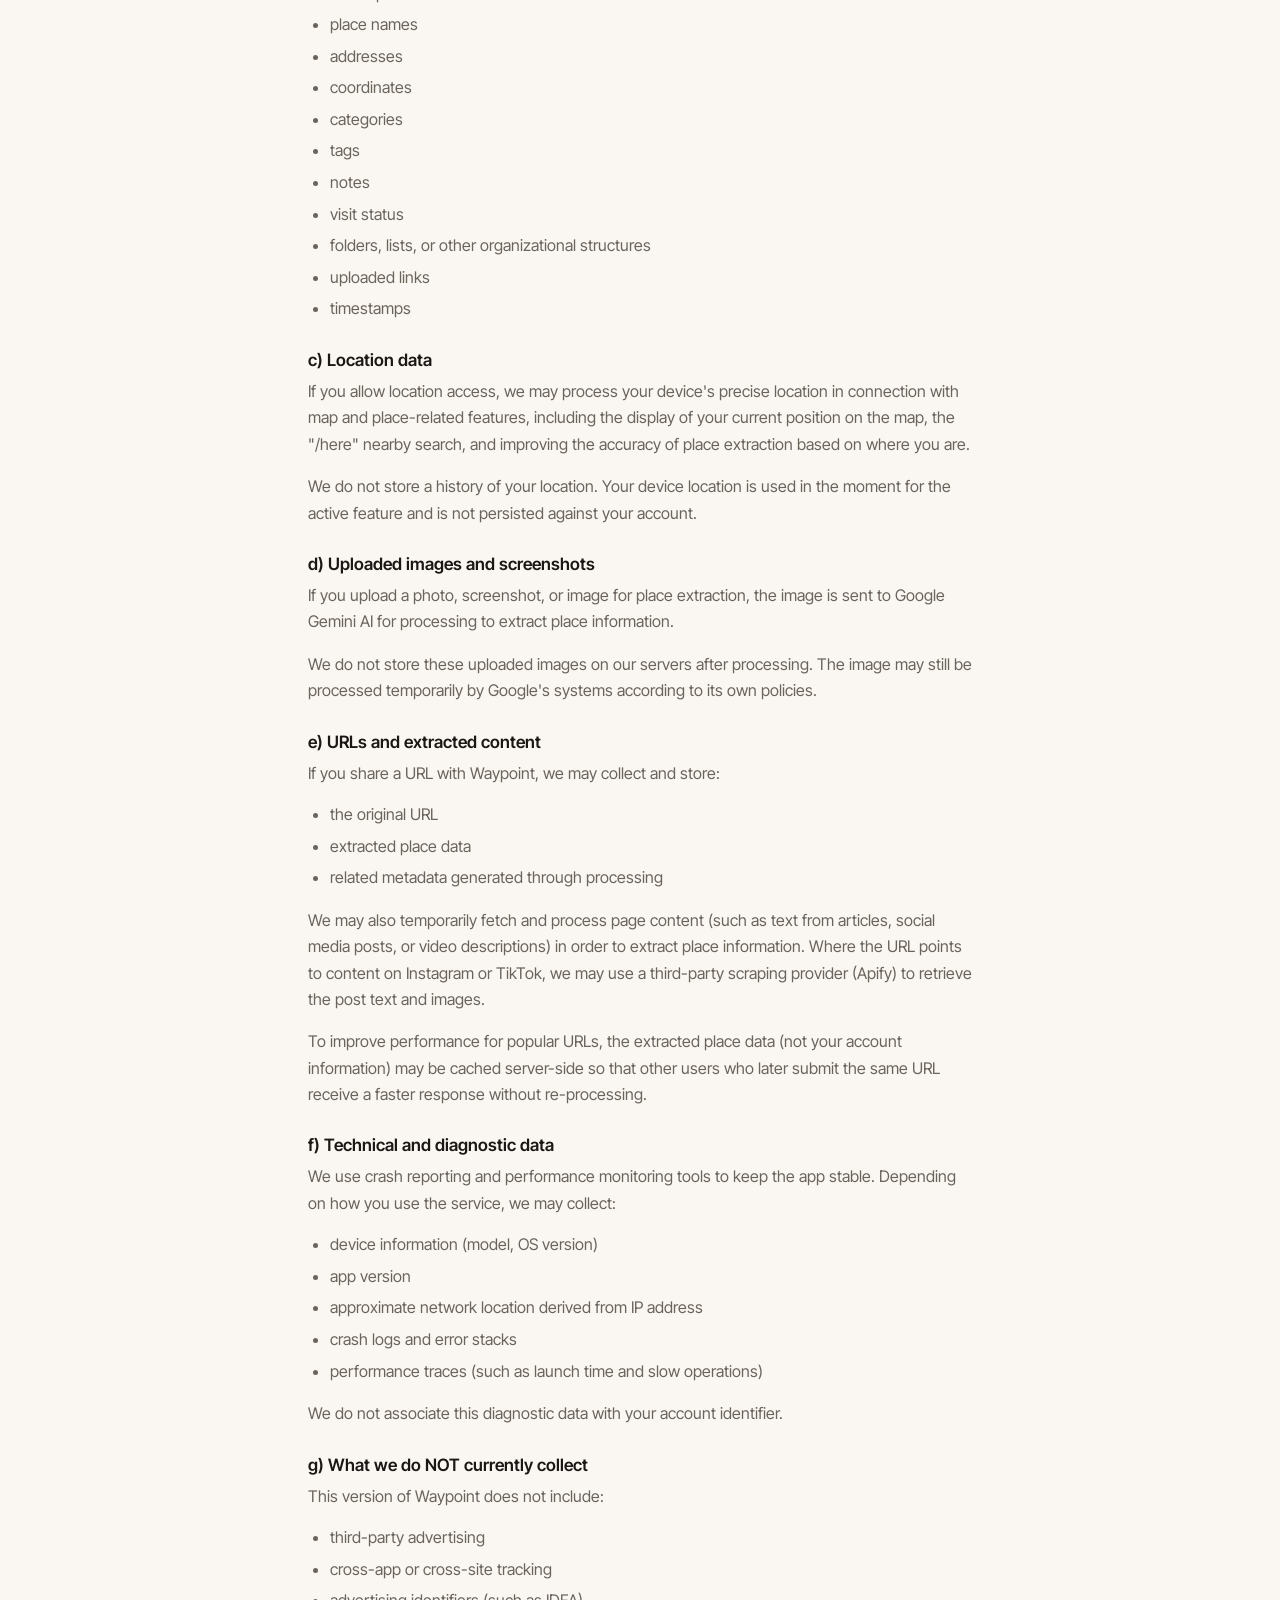
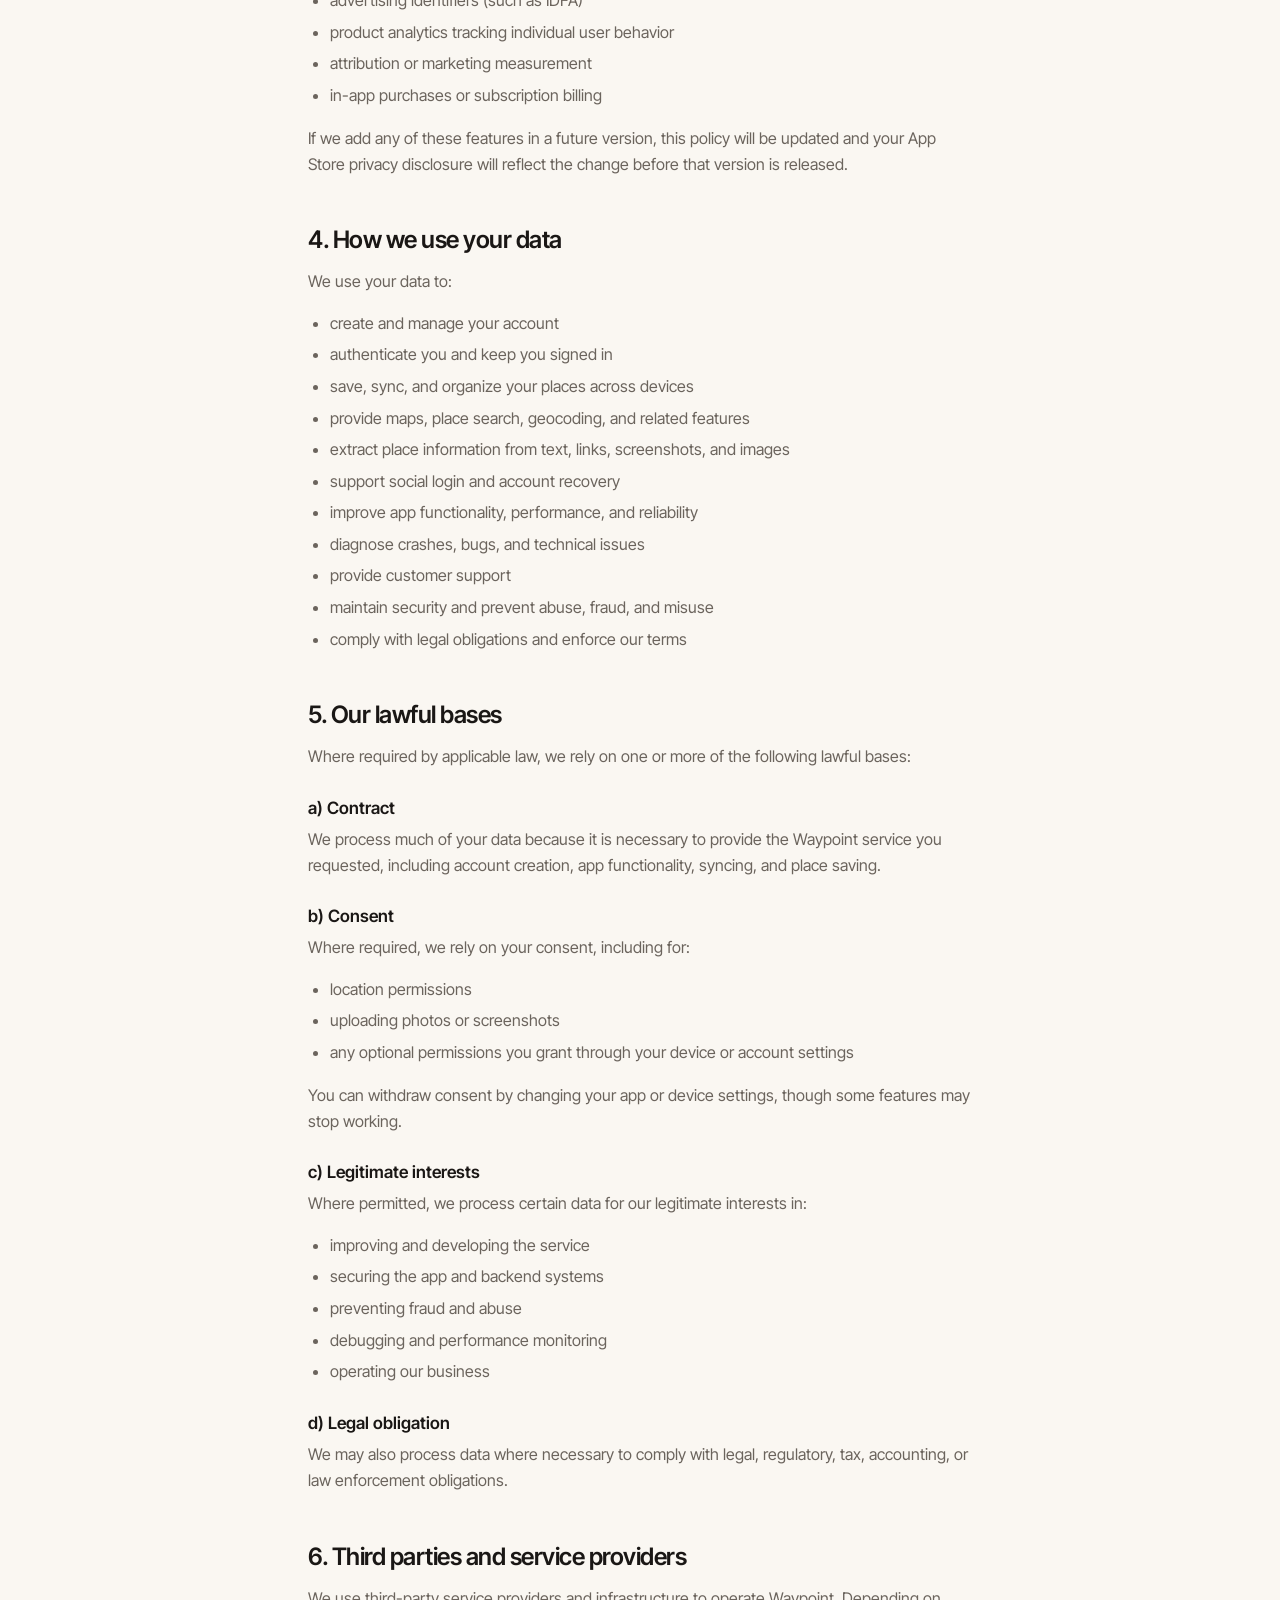
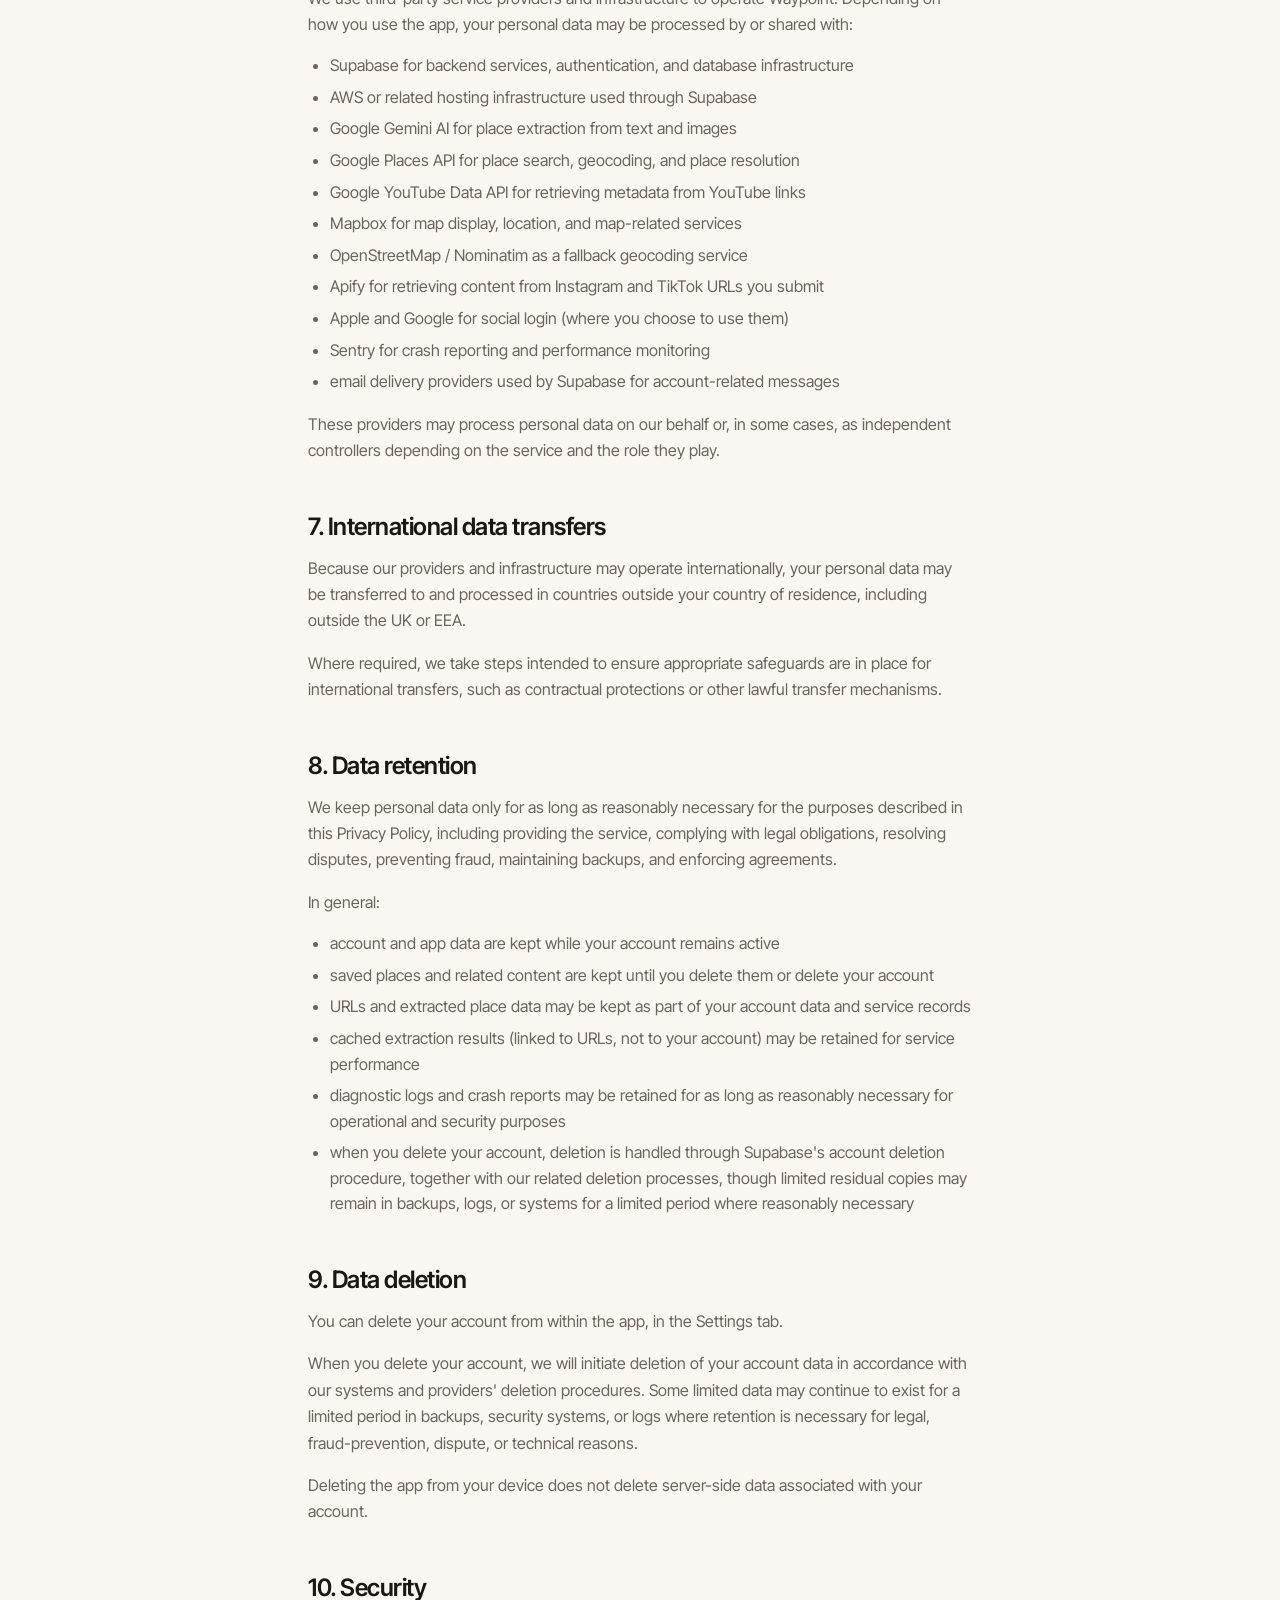
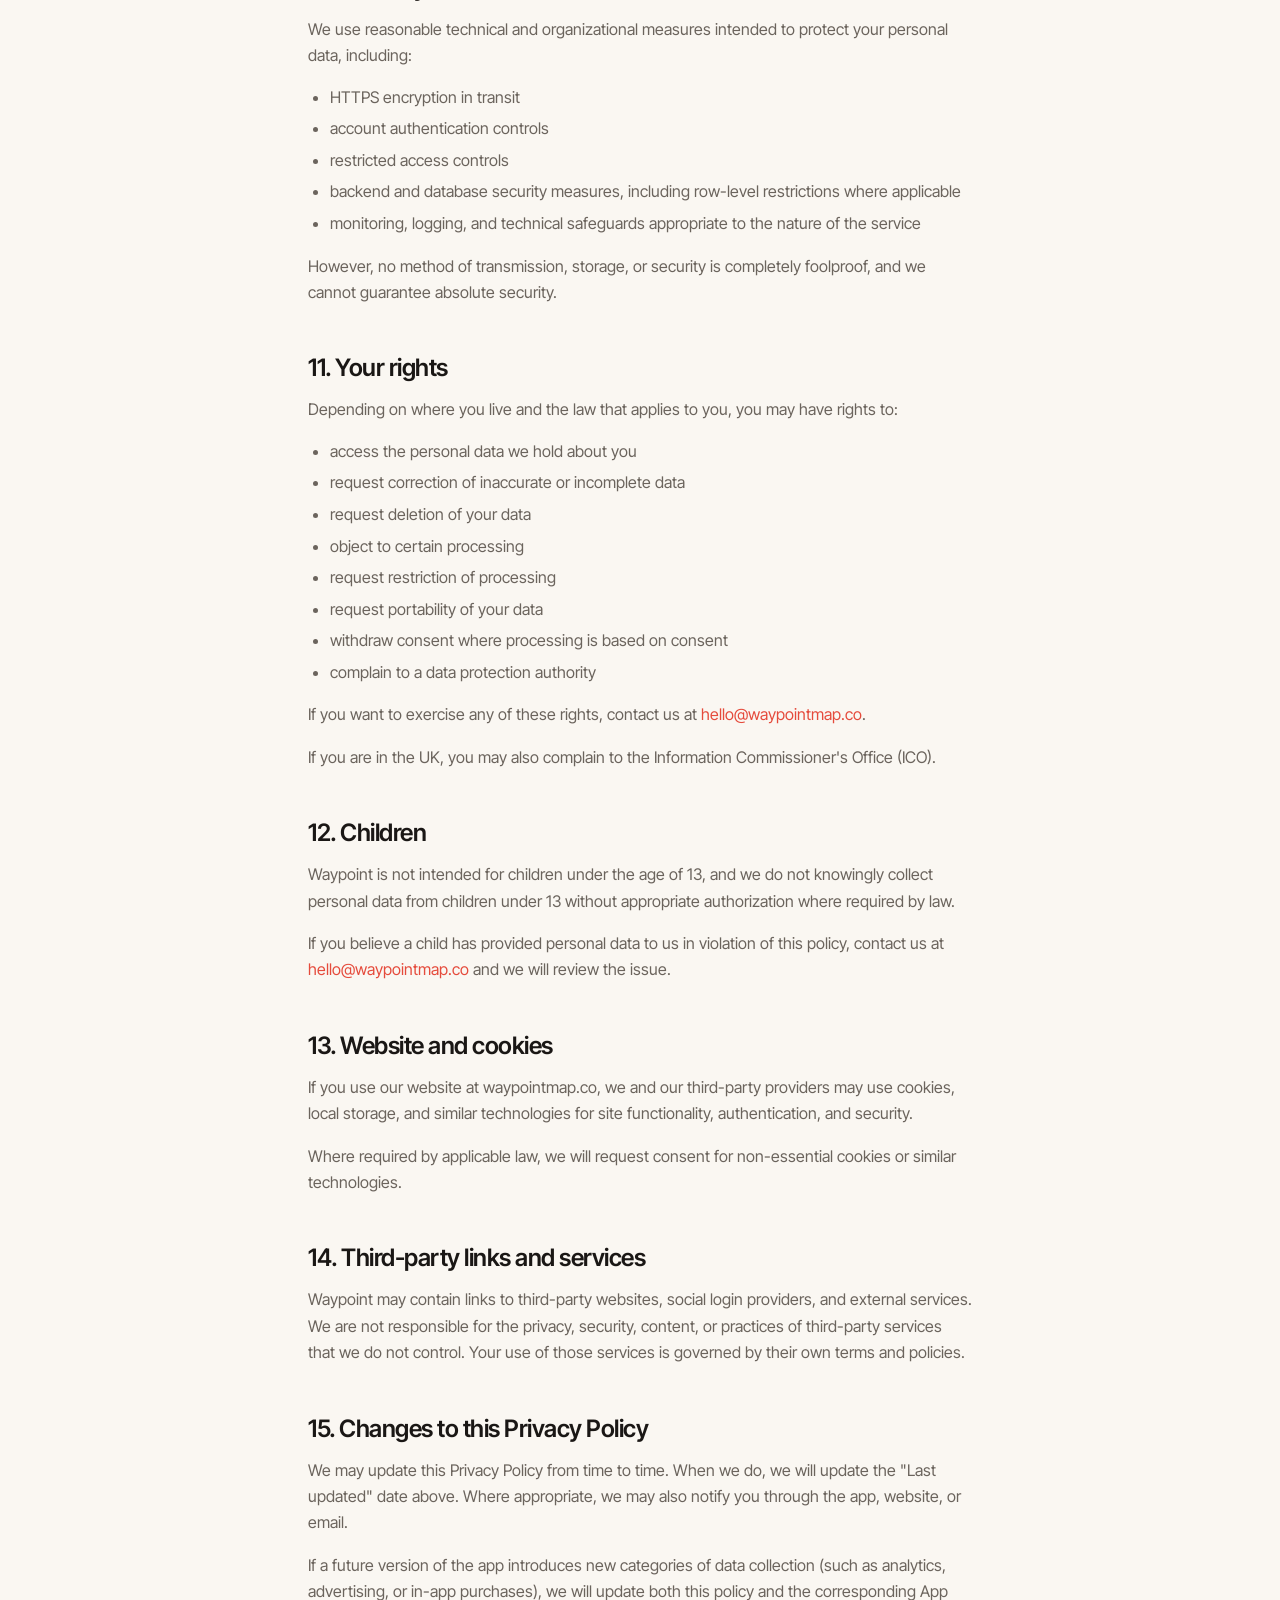
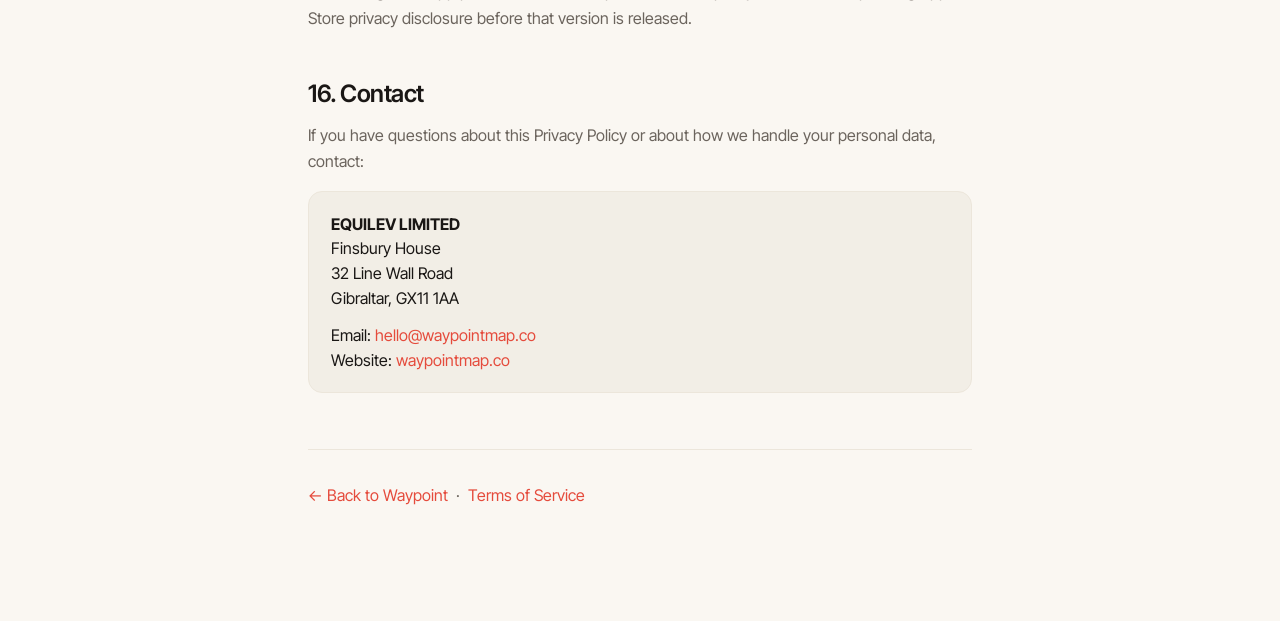
==== commit 0e4fc745: "Add Terms of Service at /terms (Apple-compliant, tailored to Waypoint) - terms/index.html — full ToS" ====
--- a/privacy/index.html
+++ b/privacy/index.html
@@ -5,29 +5,29 @@
 <meta name="viewport" content="width=device-width, initial-scale=1, viewport-fit=cover"/>
 <title>Privacy Policy — Waypoint</title>
 <meta name="description" content="How Waypoint collects, uses, and protects your personal data."/>
-<link rel="icon" href="/assets/logo.png"/>
+<link rel="icon" href="../assets/logo.png"/>
 <link rel="preconnect" href="https://fonts.googleapis.com">
 <link rel="preconnect" href="https://fonts.gstatic.com" crossorigin>
 <link href="https://fonts.googleapis.com/css2?family=Inter+Tight:wght@400;500;600;700&family=Instrument+Serif:ital@0;1&family=JetBrains+Mono:wght@400;500&display=swap" rel="stylesheet">
-<link rel="stylesheet" href="/styles.css"/>
+<link rel="stylesheet" href="../styles.css"/>
 </head>
 <body>
 
 <!-- Nav -->
 <nav class="nav" style="border-bottom:1px solid var(--line);">
-  <a class="brand" href="/">
-    <img src="/assets/logo.png" alt="Waypoint"/>
+  <a class="brand" href="../">
+    <img src="../assets/logo.png" alt="Waypoint"/>
     <span>Waypoint</span>
   </a>
   <div class="nav-links">
-    <a href="/#how">How it works</a>
-    <a href="/#uses">For travelers</a>
-    <a href="/#features">Features</a>
-    <a href="/#faq">FAQ</a>
-    <a href="/privacy" style="color:var(--ink);">Privacy</a>
-    <a href="/#download" class="nav-cta">Get the app</a>
+    <a href="../#how">How it works</a>
+    <a href="../#uses">For travelers</a>
+    <a href="../#features">Features</a>
+    <a href="../#faq">FAQ</a>
+    <a href="../privacy/" style="color:var(--ink);">Privacy</a>
+    <a href="../#download" class="nav-cta">Get the app</a>
   </div>
-  <a href="/#download" class="nav-cta mobile-cta">Get the app</a>
+  <a href="../#download" class="nav-cta mobile-cta">Get the app</a>
 </nav>
 
 <!-- Policy -->
@@ -259,7 +259,7 @@
   </div>
 
   <hr/>
-  <p style="margin-top:32px;"><a href="/">← Back to Waypoint</a></p>
+  <p style="margin-top:32px;"><a href="../">← Back to Waypoint</a> &nbsp;·&nbsp; <a href="../terms/">Terms of Service</a></p>
 </main>
 
 </body>
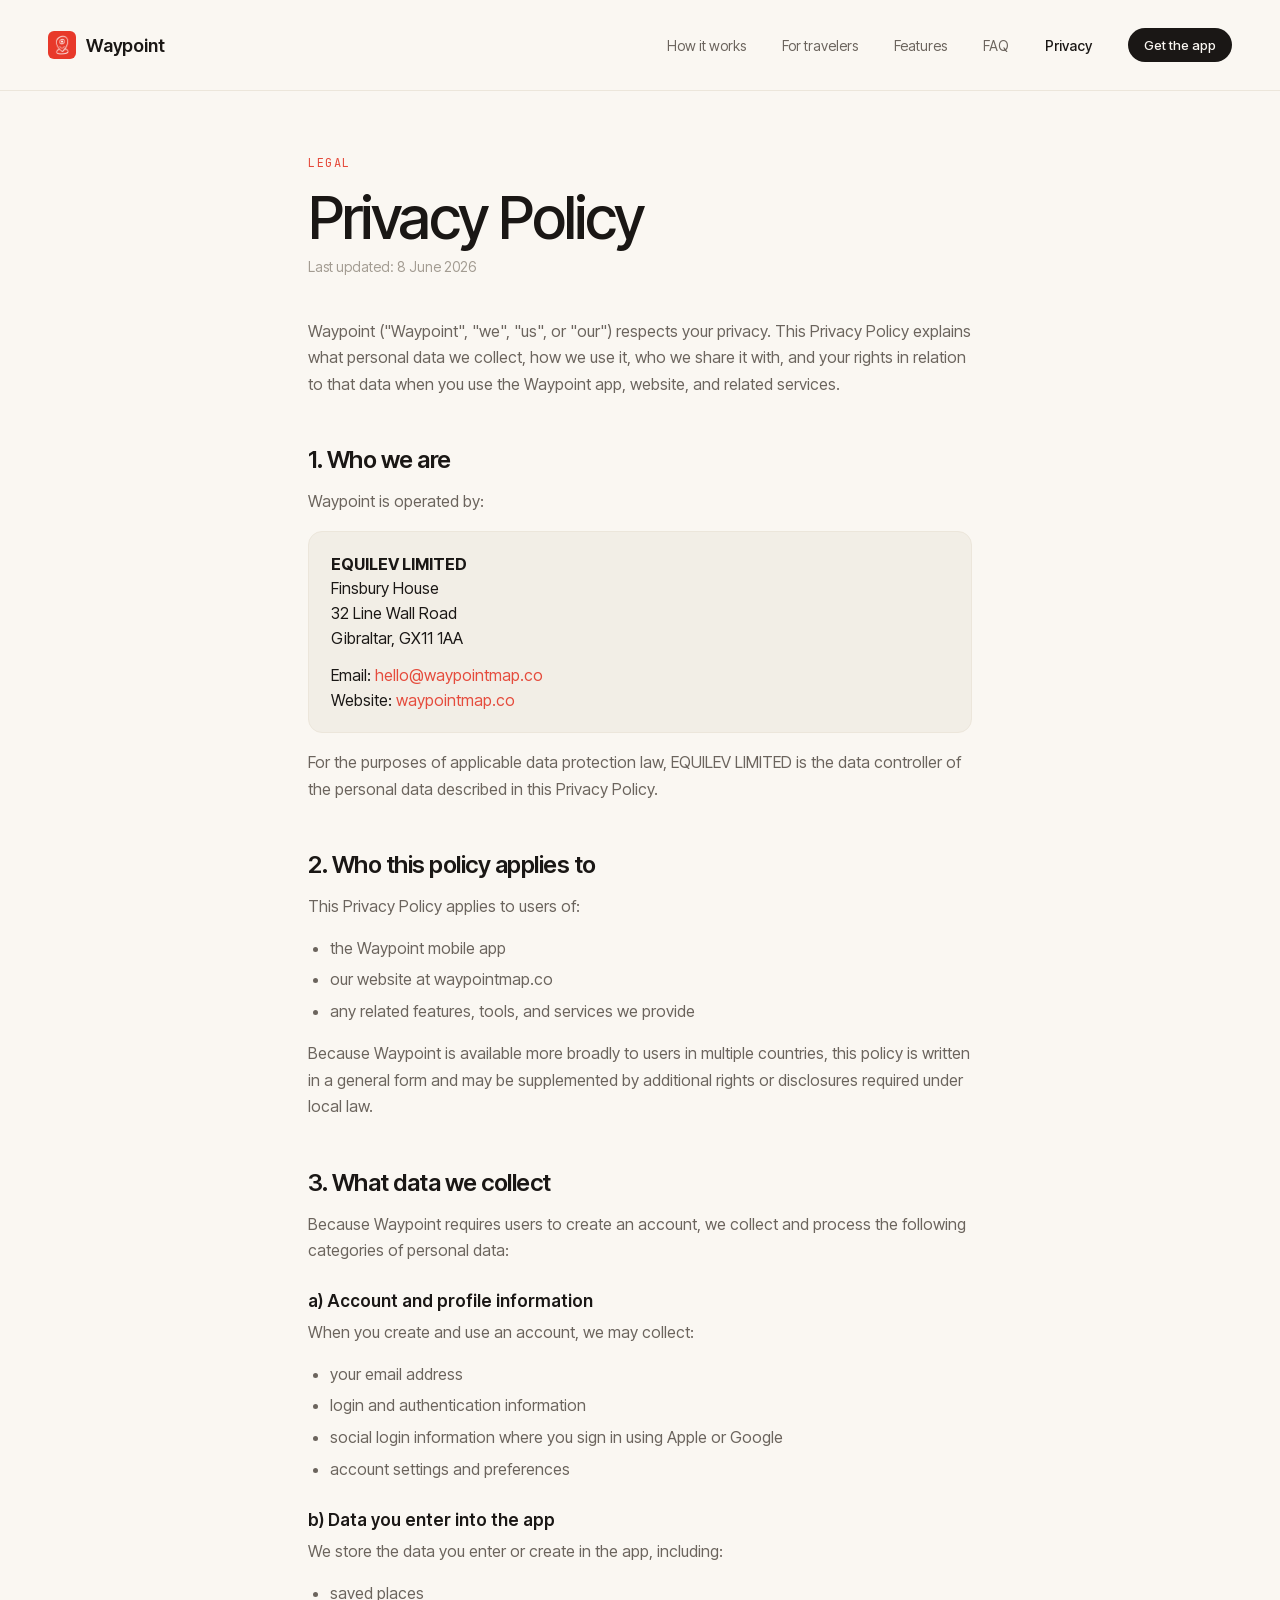
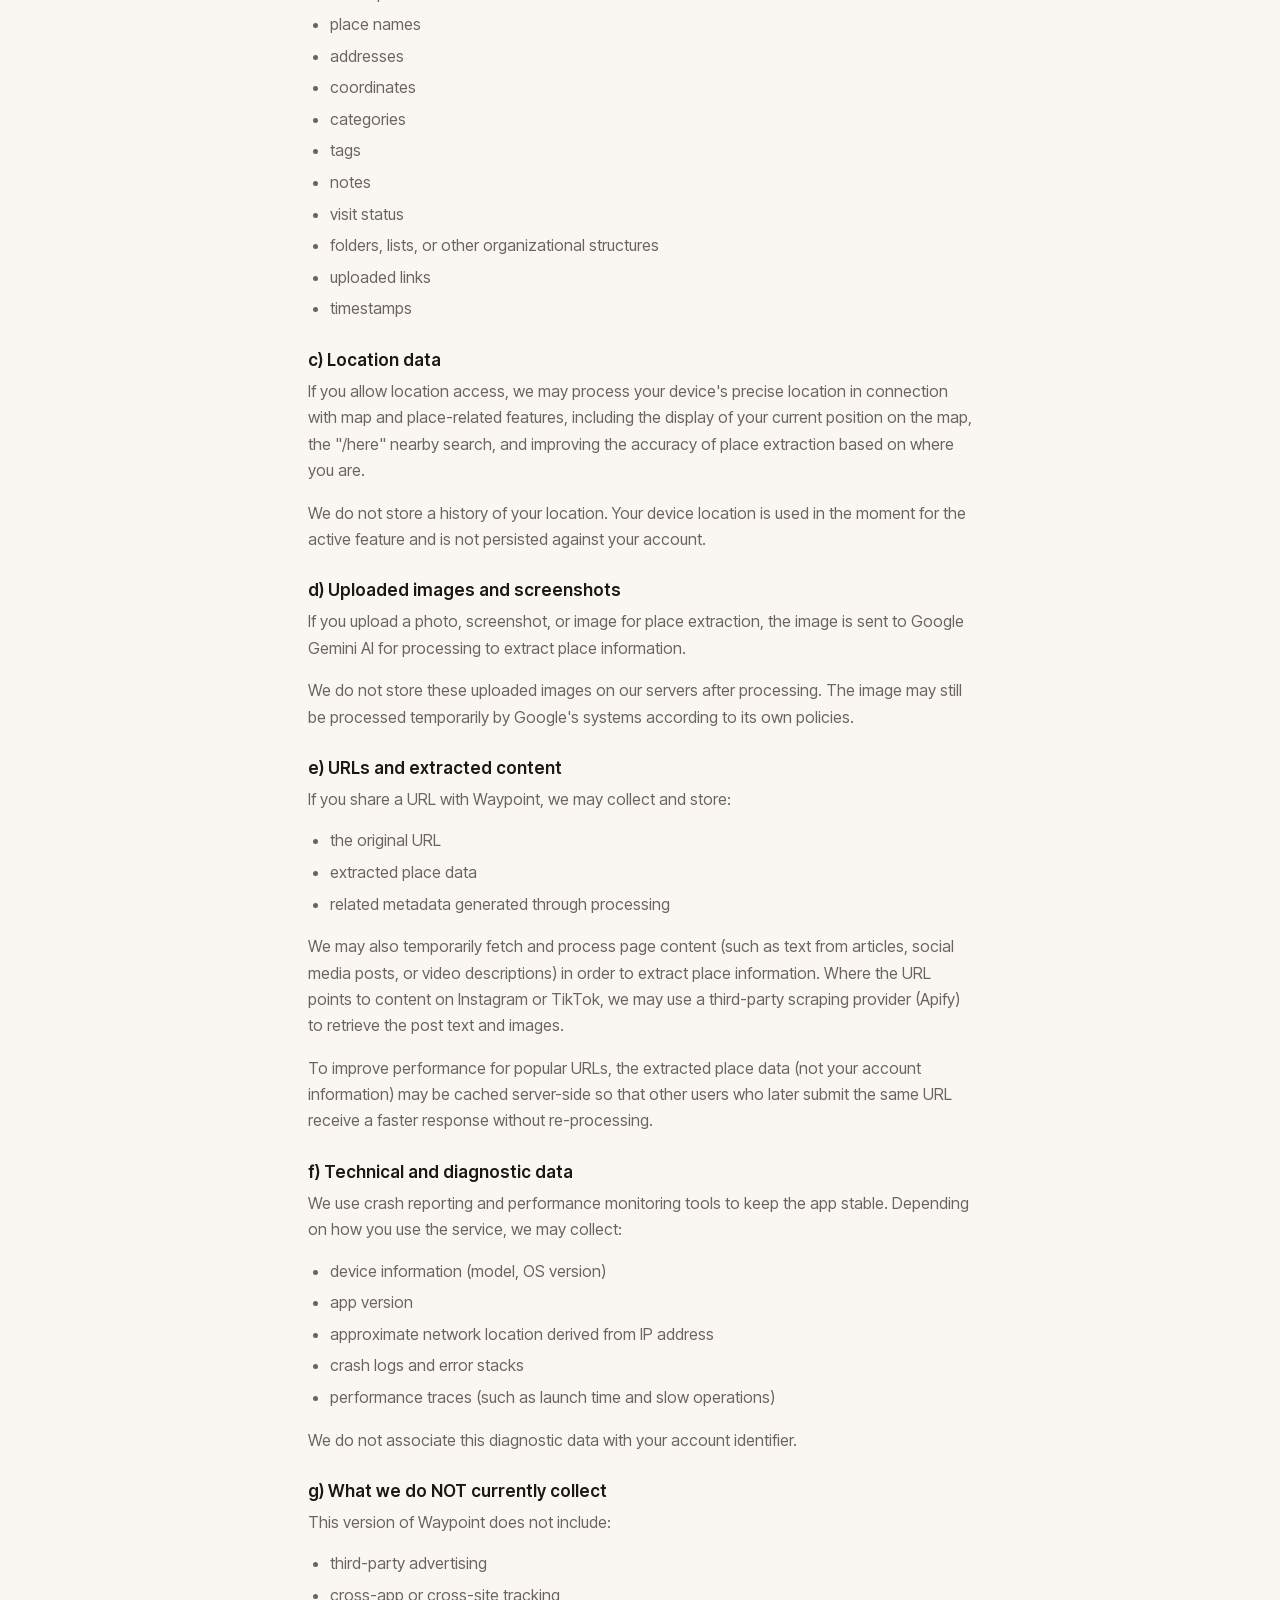
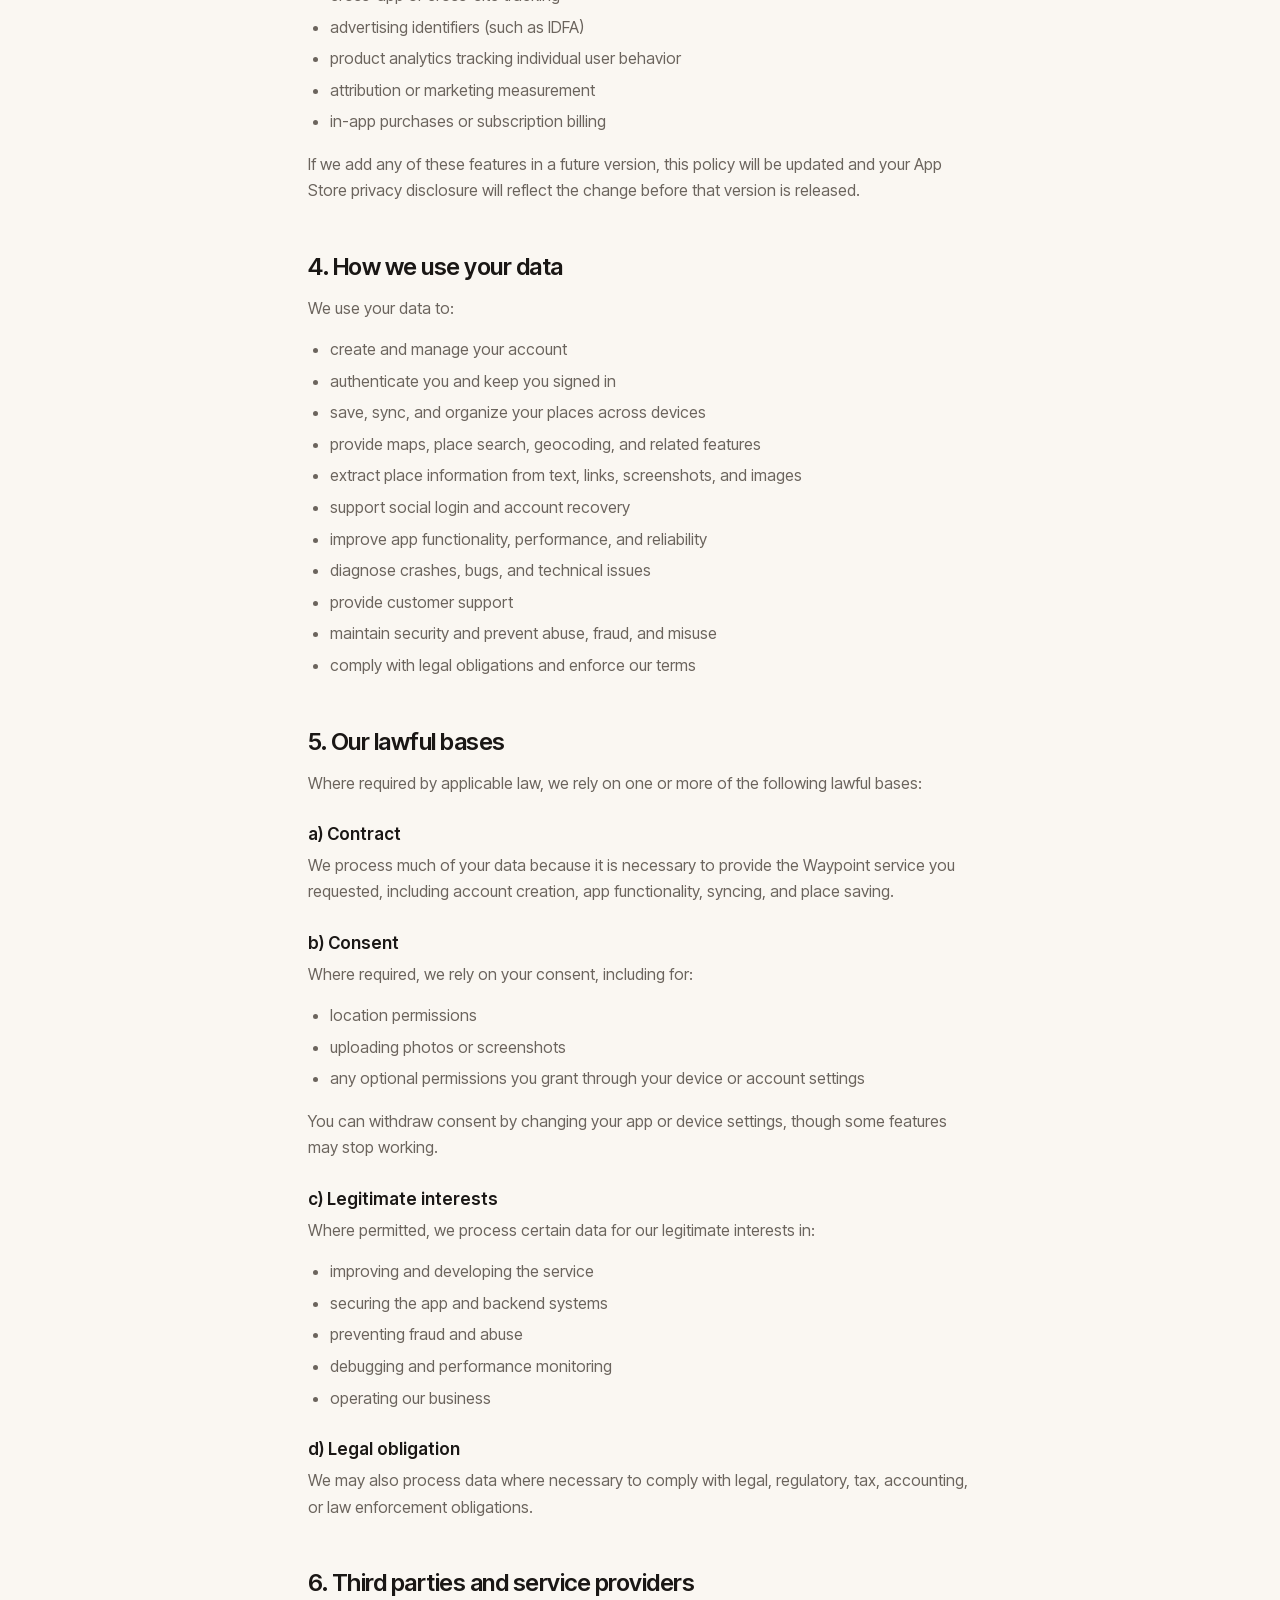
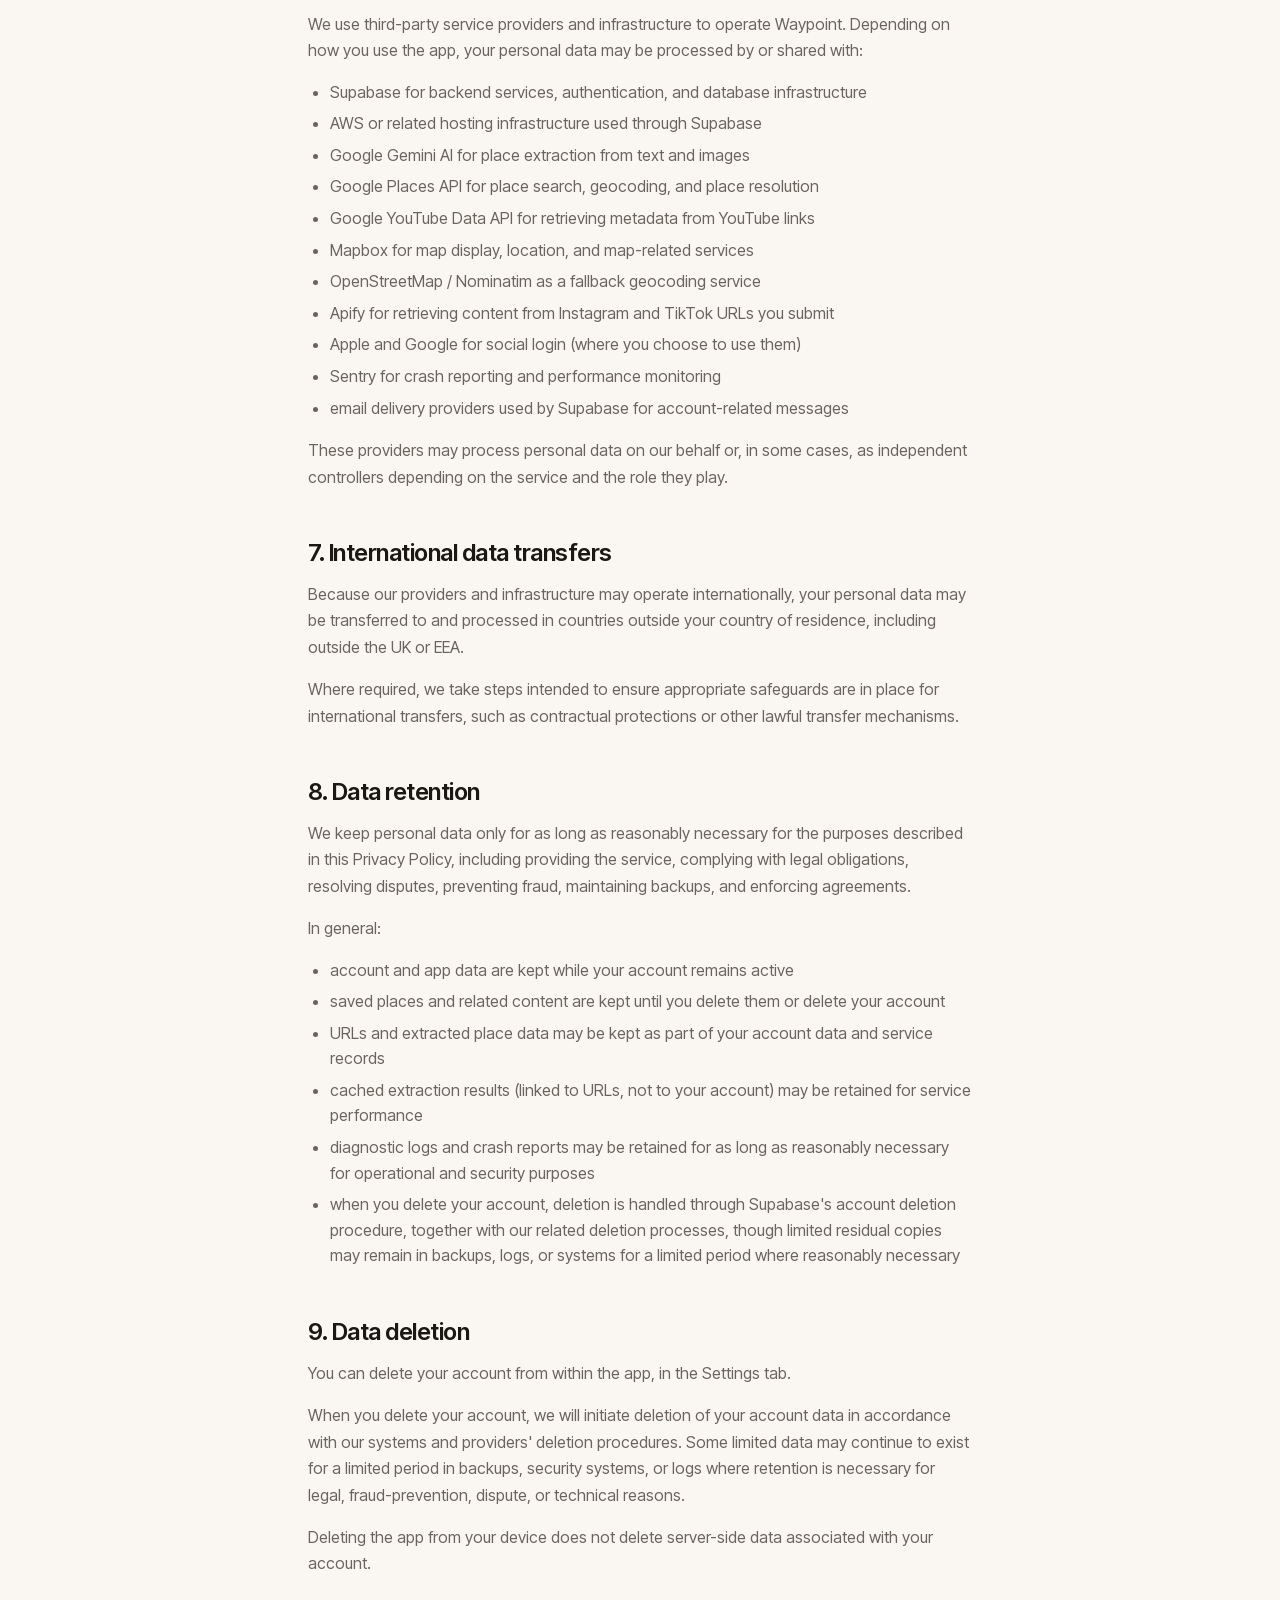
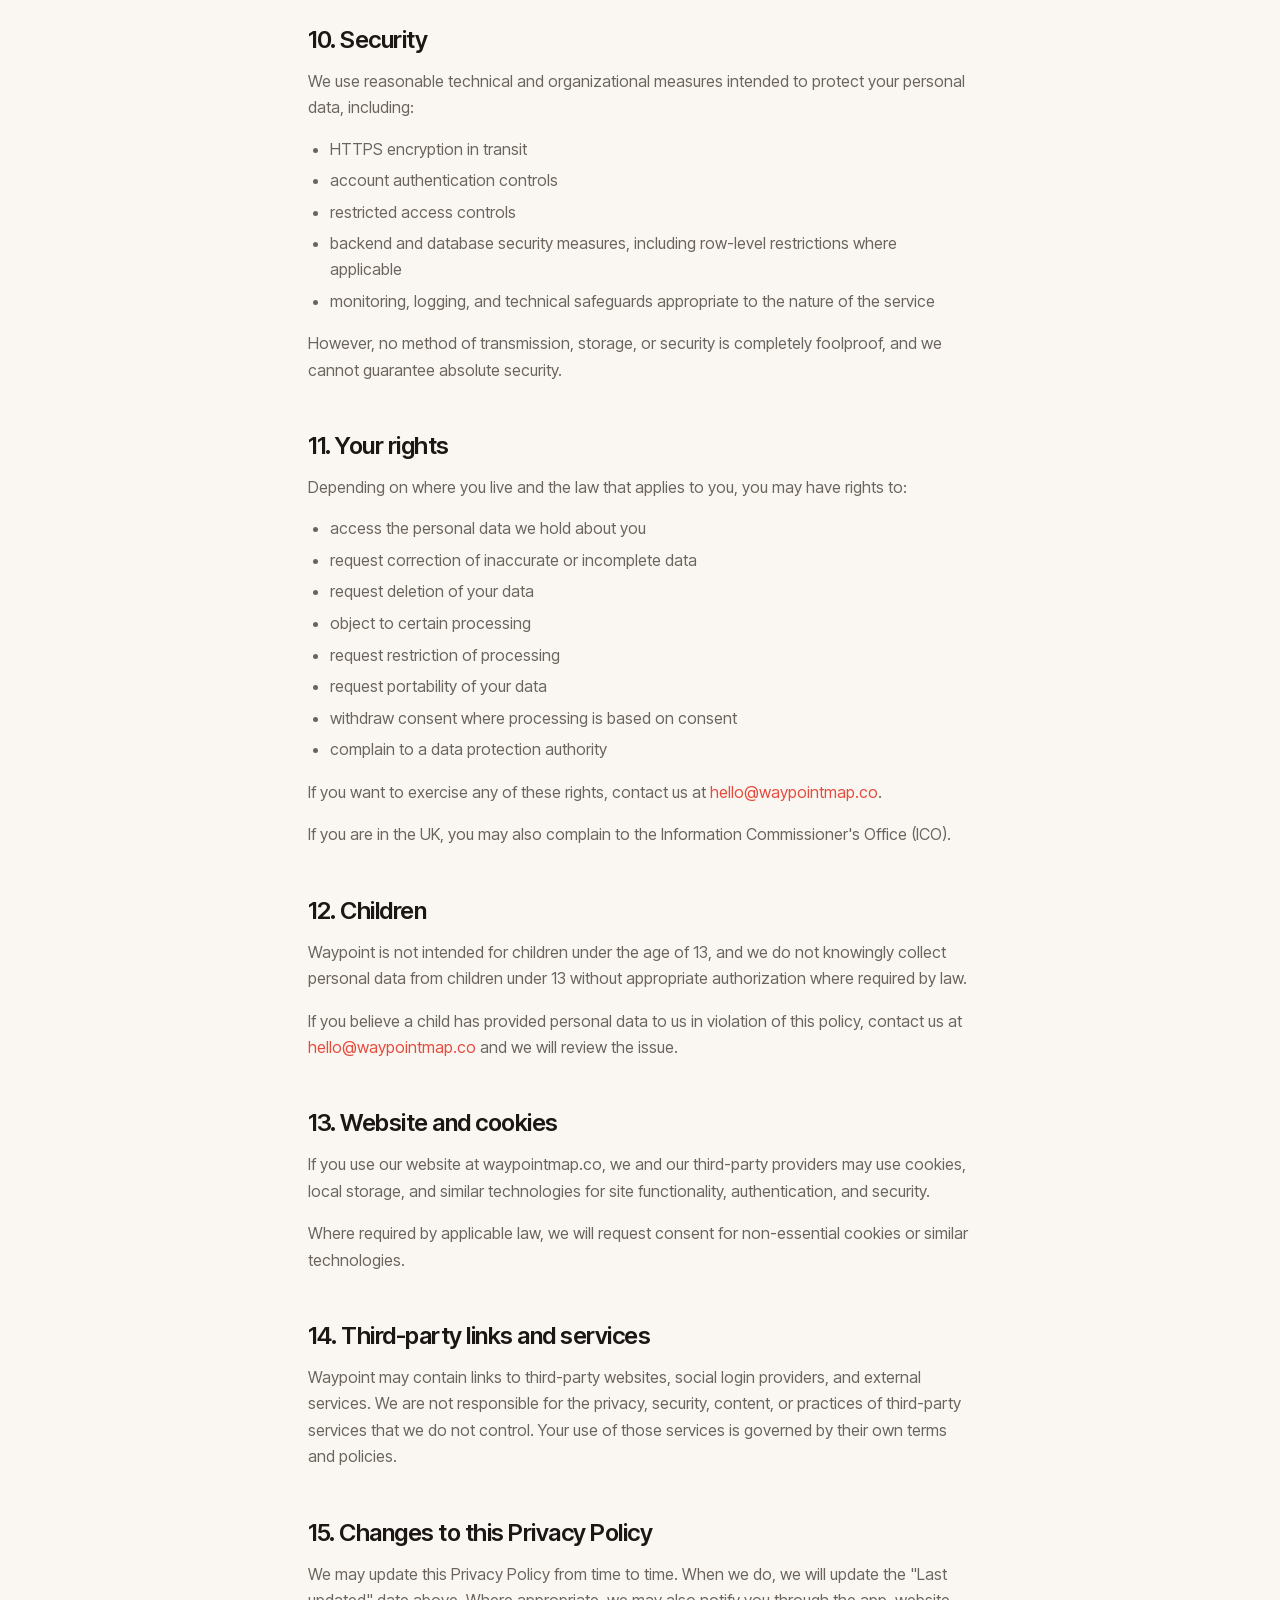
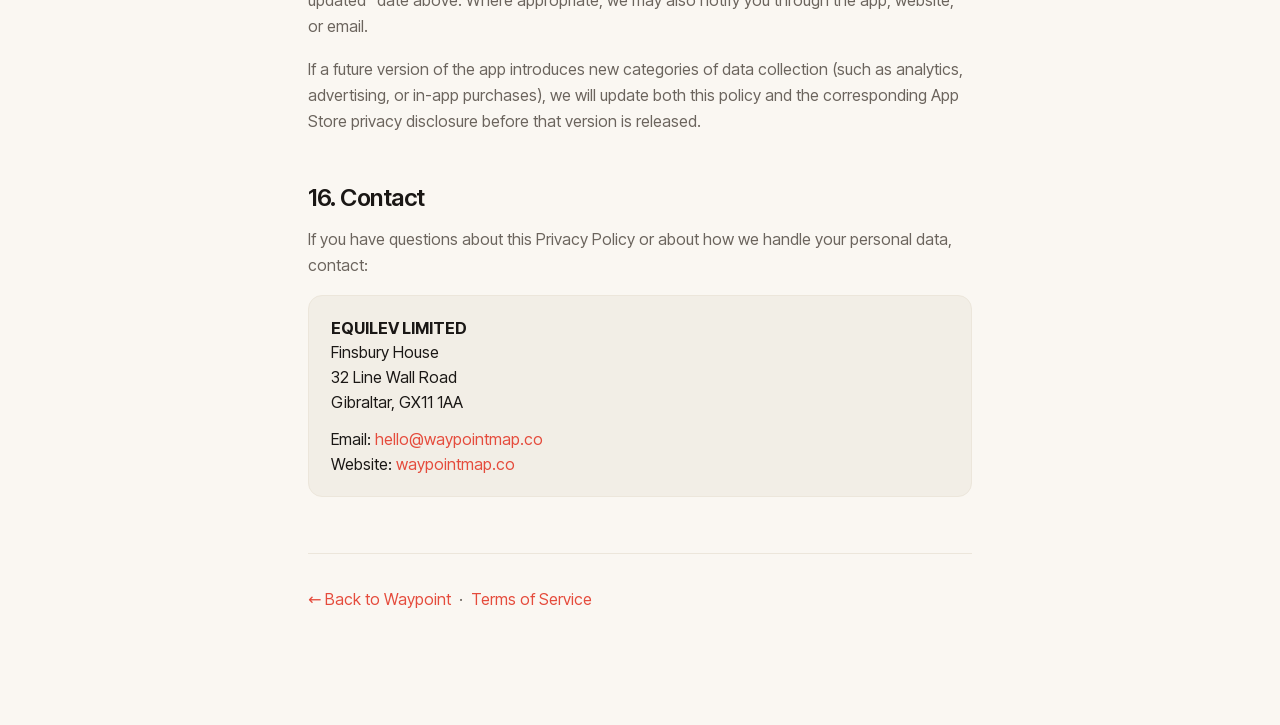
==== commit 8ded32f4: "Pre-release review fixes: content accuracy, responsive bugs, a11y, perf Content/legal: - Remove fabr" ====
--- a/privacy/index.html
+++ b/privacy/index.html
@@ -5,10 +5,15 @@
 <meta name="viewport" content="width=device-width, initial-scale=1, viewport-fit=cover"/>
 <title>Privacy Policy — Waypoint</title>
 <meta name="description" content="How Waypoint collects, uses, and protects your personal data."/>
-<link rel="icon" href="../assets/logo.png"/>
-<link rel="preconnect" href="https://fonts.googleapis.com">
-<link rel="preconnect" href="https://fonts.gstatic.com" crossorigin>
-<link href="https://fonts.googleapis.com/css2?family=Inter+Tight:wght@400;500;600;700&family=Instrument+Serif:ital@0;1&family=JetBrains+Mono:wght@400;500&display=swap" rel="stylesheet">
+<meta property="og:type" content="website"/>
+<meta property="og:site_name" content="Waypoint"/>
+<meta property="og:title" content="Privacy Policy — Waypoint"/>
+<meta property="og:description" content="How Waypoint collects, uses, and protects your personal data."/>
+<meta property="og:url" content="https://levn1.github.io/waypoint-website/privacy/"/>
+<meta property="og:image" content="https://levn1.github.io/waypoint-website/assets/logo.png"/>
+<meta name="twitter:card" content="summary"/>
+<link rel="icon" href="../assets/favicon.png" sizes="48x48" type="image/png"/>
+<link rel="apple-touch-icon" href="../assets/apple-touch-icon.png"/>
 <link rel="stylesheet" href="../styles.css"/>
 </head>
 <body>
@@ -16,7 +21,7 @@
 <!-- Nav -->
 <nav class="nav" style="border-bottom:1px solid var(--line);">
   <a class="brand" href="../">
-    <img src="../assets/logo.png" alt="Waypoint"/>
+    <img src="../assets/logo.png" alt=""/>
     <span>Waypoint</span>
   </a>
   <div class="nav-links">
@@ -24,7 +29,7 @@
     <a href="../#uses">For travelers</a>
     <a href="../#features">Features</a>
     <a href="../#faq">FAQ</a>
-    <a href="../privacy/" style="color:var(--ink);">Privacy</a>
+    <a href="../privacy/" aria-current="page">Privacy</a>
     <a href="../#download" class="nav-cta">Get the app</a>
   </div>
   <a href="../#download" class="nav-cta mobile-cta">Get the app</a>
--- a/styles.css
+++ b/styles.css
@@ -2,6 +2,41 @@
    Waypoint — shared styles
    Design tokens, layout, components, responsive layer.
    ============================================================ */
+
+/* Self-hosted fonts (latin subset). Inter Tight and JetBrains Mono are
+   variable fonts — one file covers the whole weight range. */
+@font-face {
+  font-family: 'Inter Tight';
+  font-style: normal;
+  font-weight: 400 700;
+  font-display: swap;
+  src: url(assets/fonts/inter-tight-latin.woff2) format('woff2');
+  unicode-range: U+0000-00FF, U+0131, U+0152-0153, U+02BB-02BC, U+02C6, U+02DA, U+02DC, U+0304, U+0308, U+0329, U+2000-206F, U+20AC, U+2122, U+2191, U+2193, U+2212, U+2215, U+FEFF, U+FFFD;
+}
+@font-face {
+  font-family: 'Instrument Serif';
+  font-style: normal;
+  font-weight: 400;
+  font-display: swap;
+  src: url(assets/fonts/instrument-serif-latin.woff2) format('woff2');
+  unicode-range: U+0000-00FF, U+0131, U+0152-0153, U+02BB-02BC, U+02C6, U+02DA, U+02DC, U+0304, U+0308, U+0329, U+2000-206F, U+20AC, U+2122, U+2191, U+2193, U+2212, U+2215, U+FEFF, U+FFFD;
+}
+@font-face {
+  font-family: 'Instrument Serif';
+  font-style: italic;
+  font-weight: 400;
+  font-display: swap;
+  src: url(assets/fonts/instrument-serif-italic-latin.woff2) format('woff2');
+  unicode-range: U+0000-00FF, U+0131, U+0152-0153, U+02BB-02BC, U+02C6, U+02DA, U+02DC, U+0304, U+0308, U+0329, U+2000-206F, U+20AC, U+2122, U+2191, U+2193, U+2212, U+2215, U+FEFF, U+FFFD;
+}
+@font-face {
+  font-family: 'JetBrains Mono';
+  font-style: normal;
+  font-weight: 400 500;
+  font-display: swap;
+  src: url(assets/fonts/jetbrains-mono-latin.woff2) format('woff2');
+  unicode-range: U+0000-00FF, U+0131, U+0152-0153, U+02BB-02BC, U+02C6, U+02DA, U+02DC, U+0304, U+0308, U+0329, U+2000-206F, U+20AC, U+2122, U+2191, U+2193, U+2212, U+2215, U+FEFF, U+FFFD;
+}
 
 :root {
   --bg: #FAF7F2;
@@ -42,6 +77,12 @@
   50%      { transform: translateY(-8px); }
 }
 
+/* !important needed: the animation is applied via inline style */
+@media (prefers-reduced-motion: reduce) {
+  .float-pin { animation: none !important; }
+  .faq-a, .faq-toggle { transition: none; }
+}
+
 .serif {
   font-family: var(--font-serif);
   font-style: italic;
@@ -75,6 +116,7 @@
   color: var(--ink-2);
 }
 .nav-links a { text-decoration: none; transition: color 0.15s ease; }
+.nav-links a[aria-current="page"] { color: var(--ink); font-weight: 500; }
 .nav-cta {
   background: var(--ink);
   color: var(--bg);
@@ -530,7 +572,8 @@
   max-height: 0; overflow: hidden;
   transition: max-height 0.3s ease, padding 0.3s ease;
 }
-.faq-item.open .faq-a { padding-bottom: 22px; max-height: 320px; }
+/* Cap must comfortably exceed the longest answer at 200% zoom / narrow widths */
+.faq-item.open .faq-a { padding-bottom: 22px; max-height: 600px; }
 
 /* ── Footer CTA ────────────────────────────── */
 .footer-cta {
@@ -626,6 +669,15 @@
   .grid-2 { grid-template-columns: 1fr; gap: 16px; }
   .step-card { min-height: auto; padding: 24px; }
   .feature-tile { min-height: auto; padding: 22px; }
+  /* .shot-wrap's only child is absolutely positioned; without the tile's
+     min-height it collapses to 0 and hides the screenshot */
+  .shot-wrap { min-height: 300px; }
+
+  /* Inline percentage offsets push the callouts off-screen in the
+     single-column layout — pin them inside the phone wrap instead */
+  .input-callout-type { top: 0 !important; left: 0 !important; }
+  .input-callout-instagram { top: 42% !important; right: 0 !important; }
+  .input-callout-tiktok { bottom: 0 !important; left: 0 !important; }
 
   .faq-grid { grid-template-columns: 1fr; gap: 32px; }
 
@@ -639,4 +691,11 @@
   .hero h1 { font-size: 36px; }
   .category-grid { grid-template-columns: repeat(3, 1fr); }
   .input-callout-tiktok { display: none; }
-}
+  /* The phone's inline 340px width overflows 320-360px viewports;
+     scale it down while keeping the frame's aspect ratio */
+  .phone {
+    width: min(340px, calc(100vw - 48px)) !important;
+    height: auto !important;
+    aspect-ratio: 340 / 717;
+  }
+}
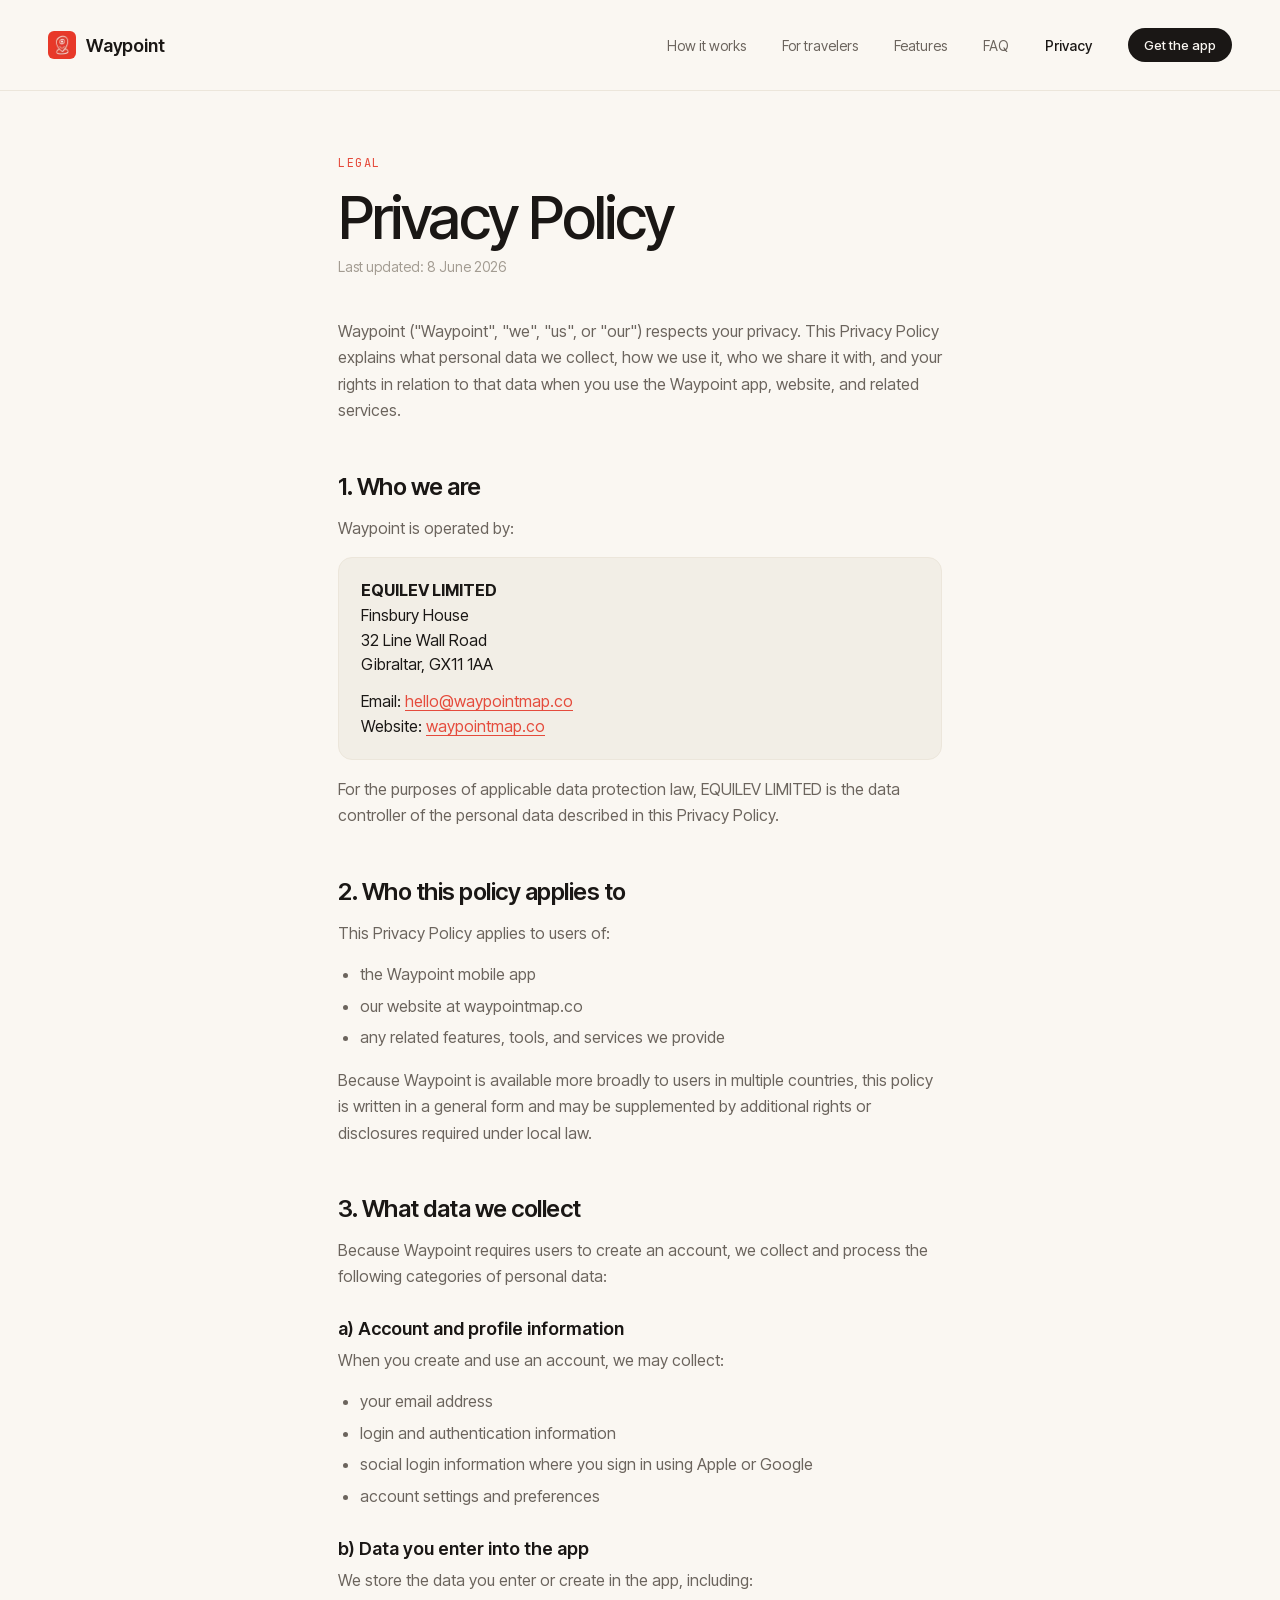
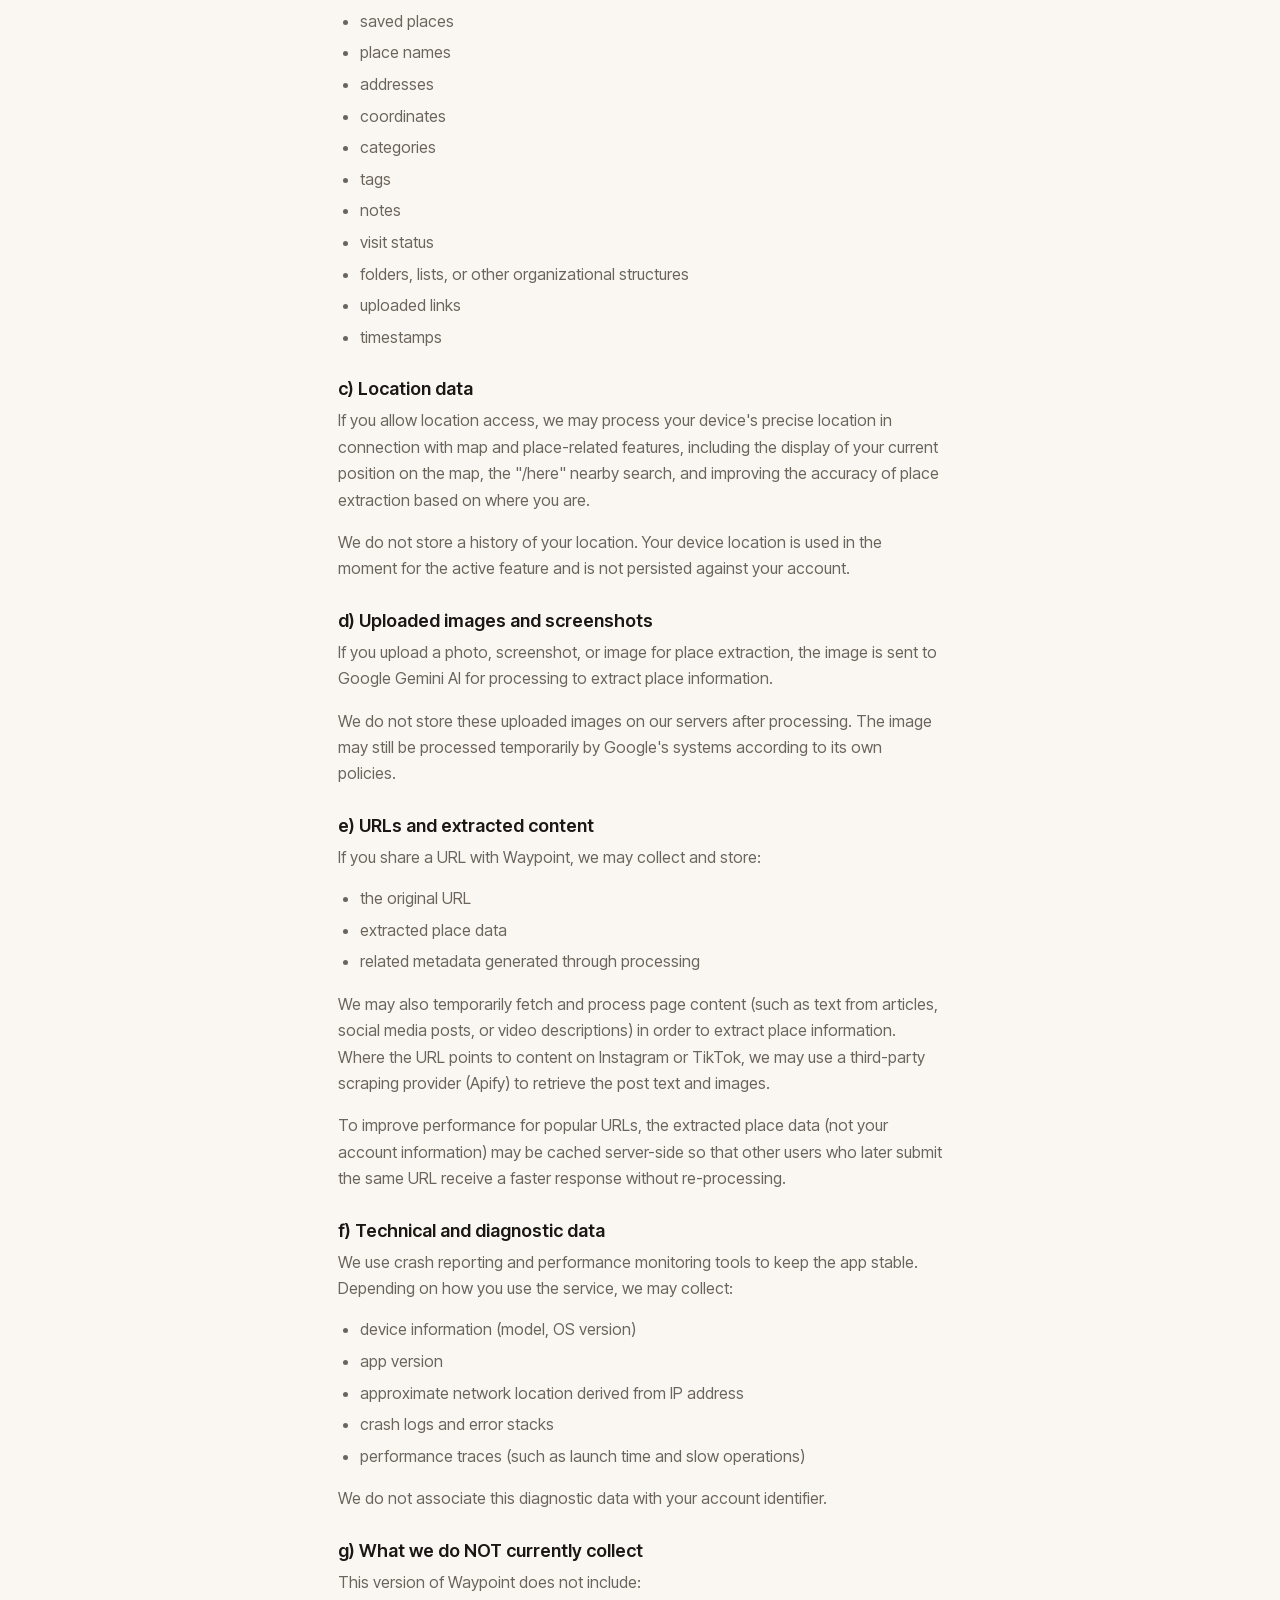
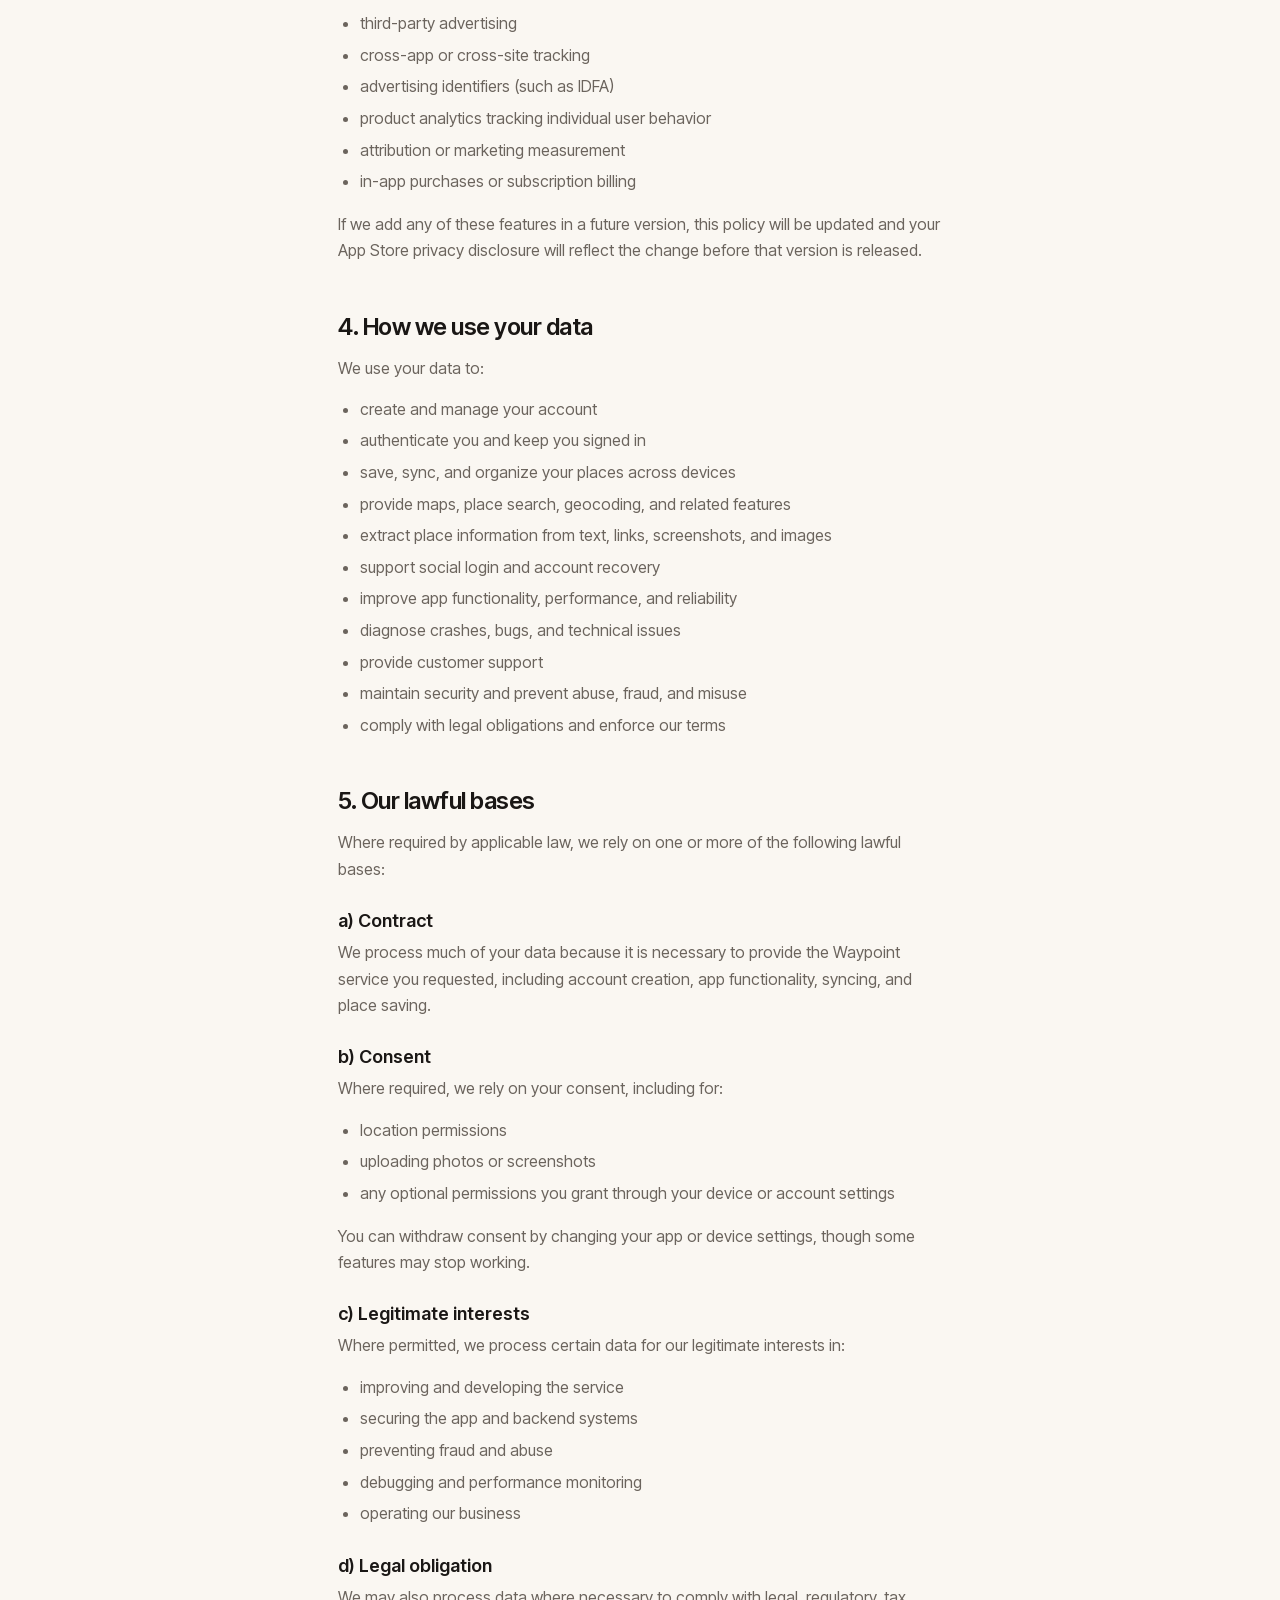
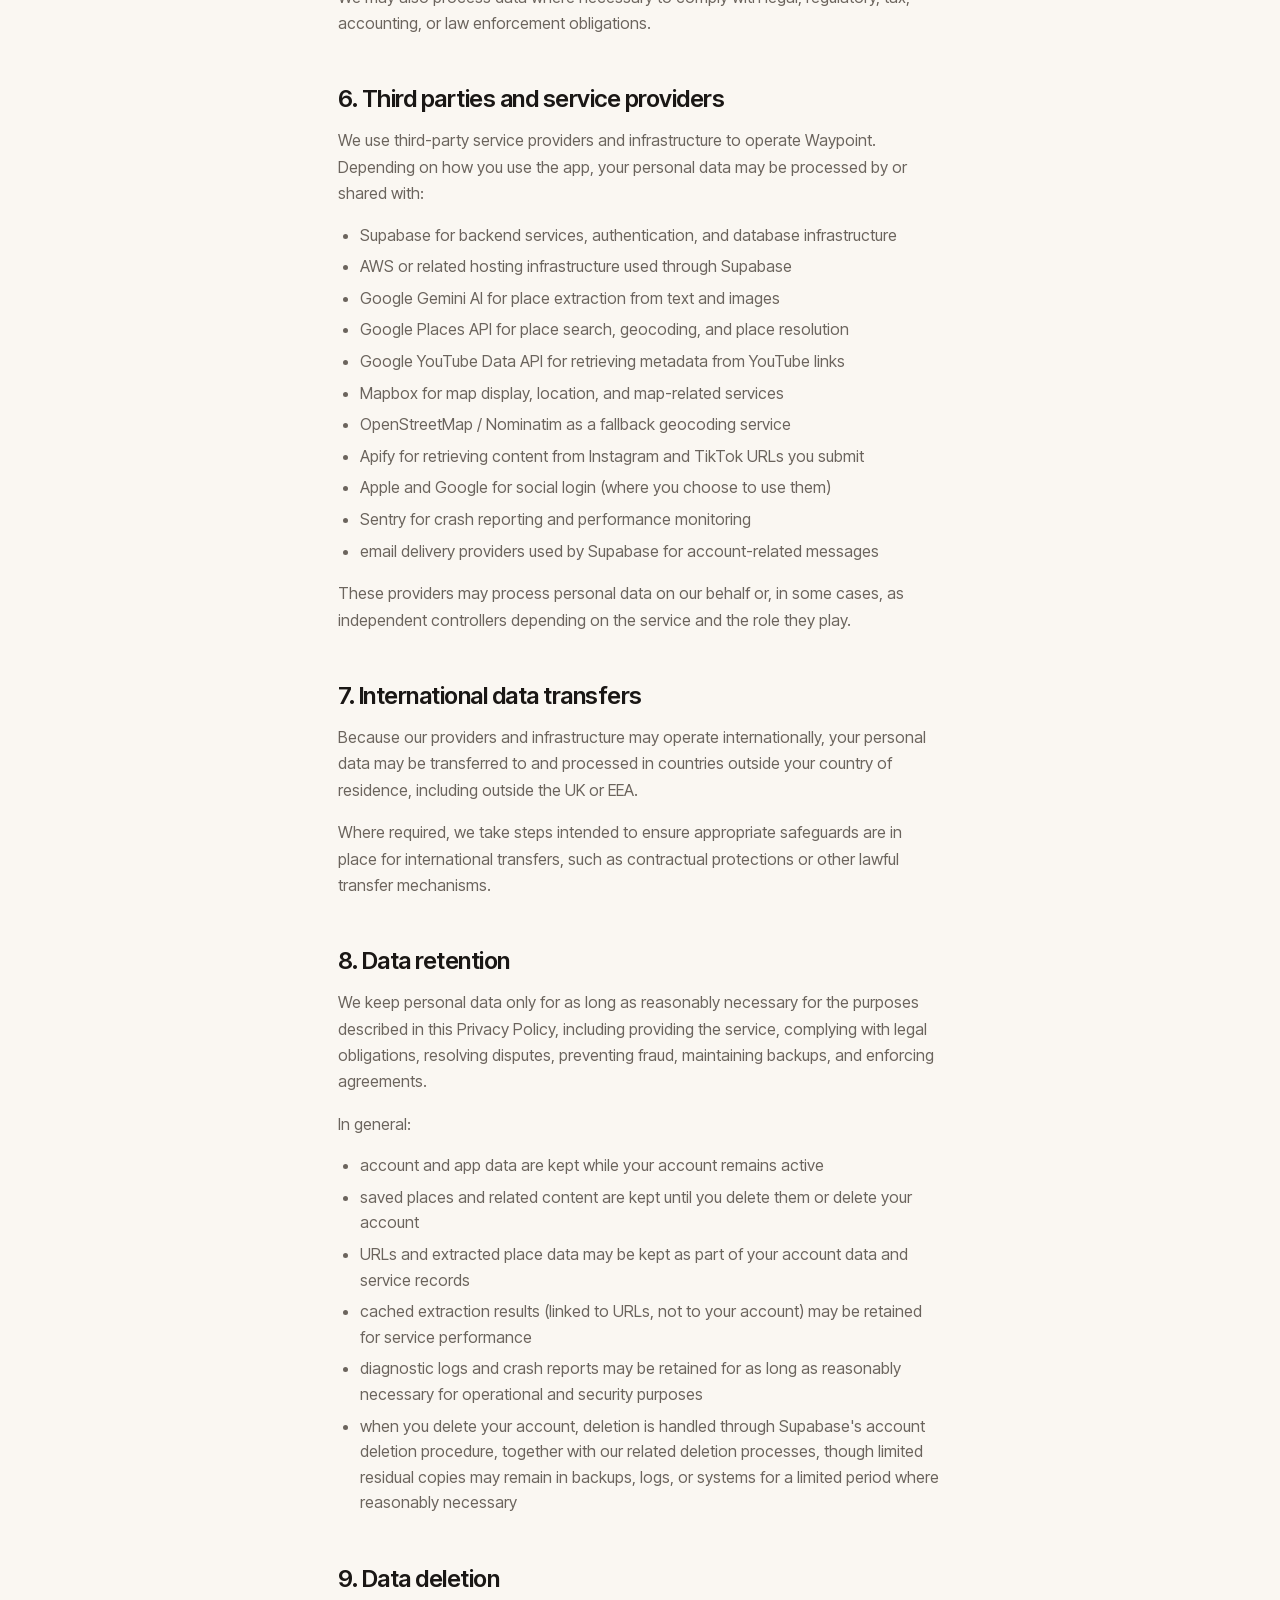
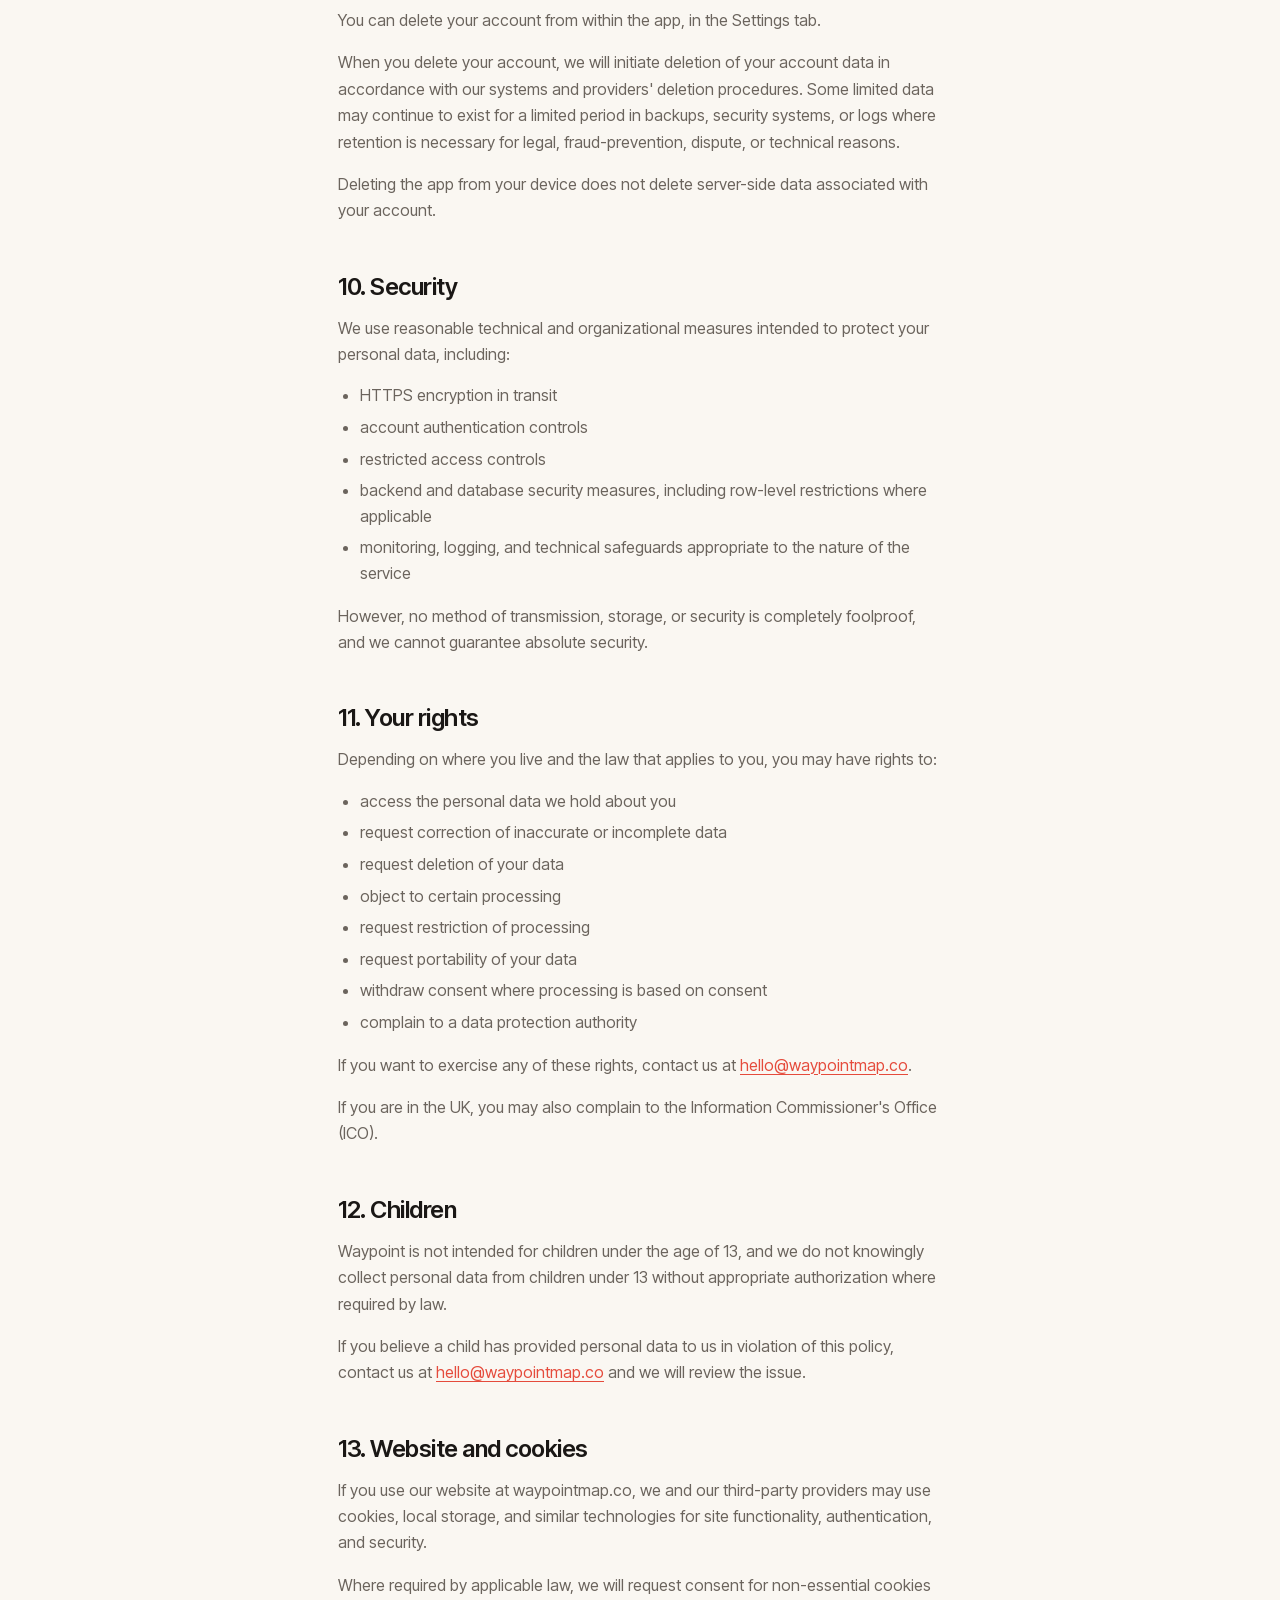
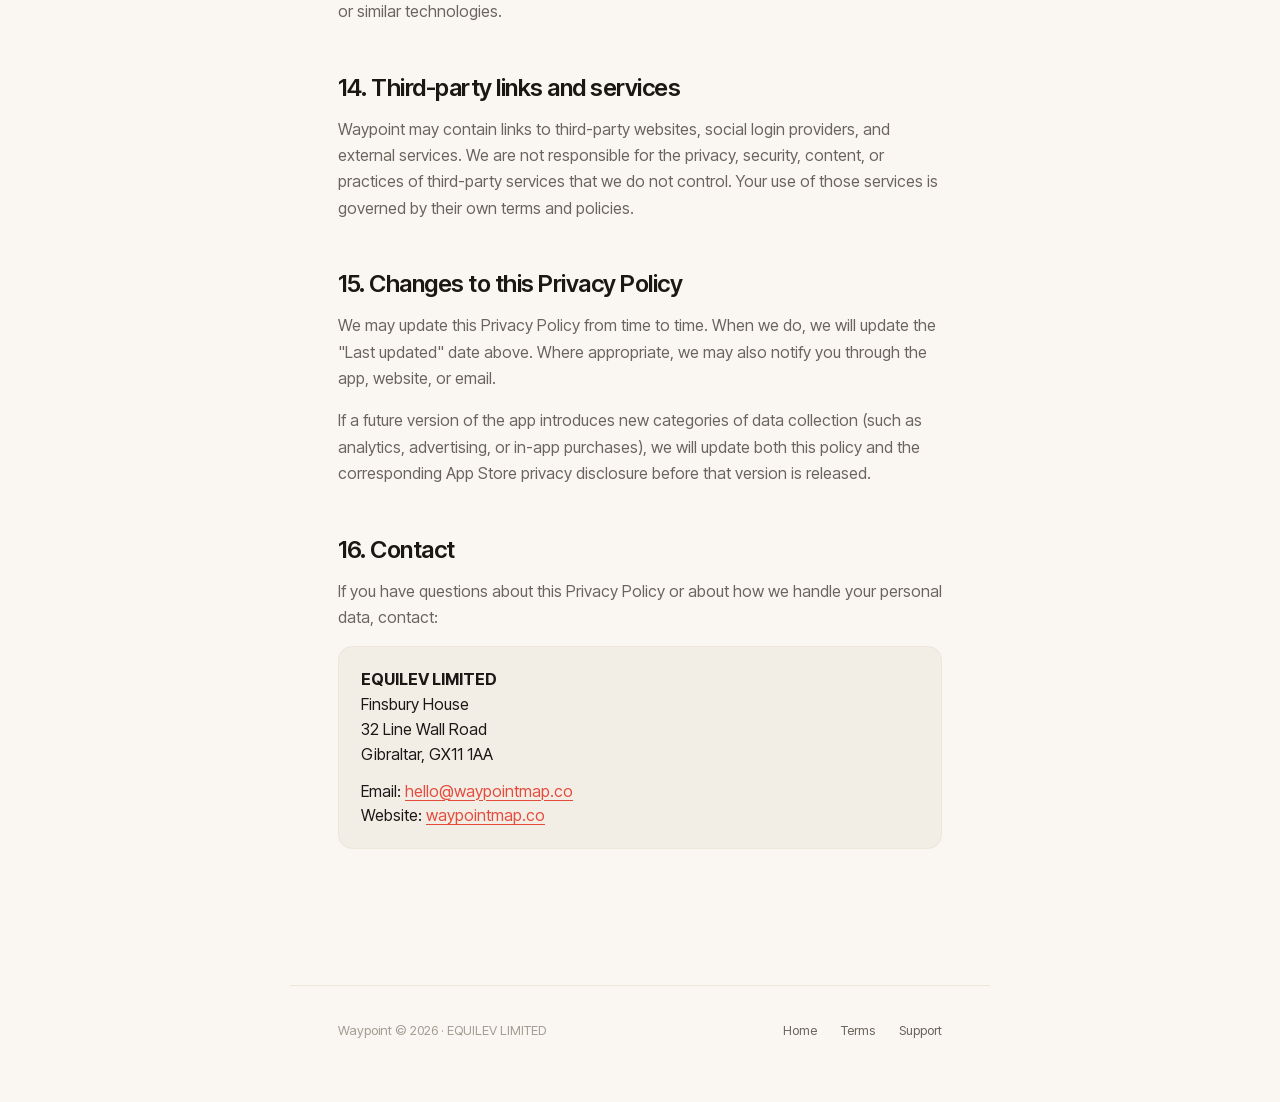
==== commit 8ea10692: "Launch polish: visual composition, interaction states, 78% lighter payload Visual/composition (verif" ====
--- a/privacy/index.html
+++ b/privacy/index.html
@@ -14,6 +14,8 @@
 <meta name="twitter:card" content="summary"/>
 <link rel="icon" href="../assets/favicon.png" sizes="48x48" type="image/png"/>
 <link rel="apple-touch-icon" href="../assets/apple-touch-icon.png"/>
+<link rel="preload" href="../assets/fonts/inter-tight-latin.woff2" as="font" type="font/woff2" crossorigin/>
+<link rel="preload" href="../assets/fonts/jetbrains-mono-latin.woff2" as="font" type="font/woff2" crossorigin/>
 <link rel="stylesheet" href="../styles.css"/>
 </head>
 <body>
@@ -21,7 +23,7 @@
 <!-- Nav -->
 <nav class="nav" style="border-bottom:1px solid var(--line);">
   <a class="brand" href="../">
-    <img src="../assets/logo.png" alt=""/>
+    <img src="../assets/logo-64.webp" alt=""/>
     <span>Waypoint</span>
   </a>
   <div class="nav-links">
@@ -263,9 +265,16 @@
     Website: <a href="https://waypointmap.co">waypointmap.co</a></p>
   </div>
 
-  <hr/>
-  <p style="margin-top:32px;"><a href="../">← Back to Waypoint</a> &nbsp;·&nbsp; <a href="../terms/">Terms of Service</a></p>
 </main>
+
+<footer class="footer-light">
+  <span>Waypoint © 2026 · EQUILEV LIMITED</span>
+  <div class="footer-links">
+    <a href="../">Home</a>
+    <a href="../terms/">Terms</a>
+    <a href="mailto:hello@waypointmap.co">Support</a>
+  </div>
+</footer>
 
 </body>
 </html>
--- a/styles.css
+++ b/styles.css
@@ -13,14 +13,7 @@
   src: url(assets/fonts/inter-tight-latin.woff2) format('woff2');
   unicode-range: U+0000-00FF, U+0131, U+0152-0153, U+02BB-02BC, U+02C6, U+02DA, U+02DC, U+0304, U+0308, U+0329, U+2000-206F, U+20AC, U+2122, U+2191, U+2193, U+2212, U+2215, U+FEFF, U+FFFD;
 }
-@font-face {
-  font-family: 'Instrument Serif';
-  font-style: normal;
-  font-weight: 400;
-  font-display: swap;
-  src: url(assets/fonts/instrument-serif-latin.woff2) format('woff2');
-  unicode-range: U+0000-00FF, U+0131, U+0152-0153, U+02BB-02BC, U+02C6, U+02DA, U+02DC, U+0304, U+0308, U+0329, U+2000-206F, U+20AC, U+2122, U+2191, U+2193, U+2212, U+2215, U+FEFF, U+FFFD;
-}
+/* Only the italic face ships — every Instrument Serif use goes through .serif (italic) */
 @font-face {
   font-family: 'Instrument Serif';
   font-style: italic;
@@ -67,8 +60,17 @@
   -moz-osx-font-smoothing: grayscale;
 }
 
-a { color: inherit; }
+a { color: inherit; transition: opacity 0.15s ease; }
 a:hover { opacity: 0.7; }
+a[aria-disabled="true"] { cursor: default; }
+a[aria-disabled="true"]:hover { opacity: 1; }
+
+:focus-visible { outline: 2px solid var(--primary); outline-offset: 2px; }
+.dark-section :focus-visible, .footer-cta :focus-visible { outline-color: #fff; }
+
+@media (prefers-reduced-motion: no-preference) {
+  html { scroll-behavior: smooth; }
+}
 
 ::selection { background: var(--primary); color: #fff; }
 
@@ -186,7 +188,6 @@
 .store-btn.light .sb-top { font-size: 11px; opacity: 0.6; }
 .store-btn.light .sb-main { font-size: 17px; }
 
-.stars { display: flex; gap: 2px; }
 .rating-row {
   margin-top: 36px;
   display: flex;
@@ -253,6 +254,8 @@
   color: var(--ink);
   text-wrap: balance;
 }
+/* Keep the styled phrase on one line — avoids a one-word orphan at narrow widths */
+.hero h1 .serif { white-space: nowrap; }
 .hero .lede {
   margin-top: 28px;
   margin-bottom: 40px;
@@ -450,6 +453,12 @@
   font-size: 10px; color: #2B9353; font-weight: 600;
   letter-spacing: 0.3px; text-transform: uppercase; flex-shrink: 0;
 }
+/* In the 3-column layout the tag starves the place names (~5 visible chars);
+   the marker icon already signals success, so drop the tag there */
+@media (min-width: 901px) {
+  .found-tag { display: none; }
+  .type-found { flex: 1.25; }
+}
 
 /* Visual: mini map */
 .mini-map {
@@ -498,7 +507,8 @@
 .feature-tile h3 { margin: 0; font-size: 26px; font-weight: 500; letter-spacing: -0.7px; color: var(--ink); }
 .feature-tile > p { margin-top: 8px; margin-bottom: 0; font-size: 14.5px; line-height: 1.5; color: var(--ink-2); max-width: 420px; }
 
-.category-grid { margin-top: 24px; display: grid; grid-template-columns: repeat(5, 1fr); gap: 10px; }
+/* auto margins center the grid in the tile's leftover height (desktop min-height) */
+.category-grid { margin: auto 0; padding-top: 24px; display: grid; grid-template-columns: repeat(5, 1fr); gap: 10px; }
 .cat-cell {
   display: flex; flex-direction: column; align-items: center; gap: 6px;
   padding: 12px 6px;
@@ -514,6 +524,19 @@
   position: absolute; top: 0; left: 50%; transform: translateX(-50%);
   width: 92%; border-radius: 18px;
   box-shadow: 0 20px 40px -10px rgba(0, 0, 0, 0.12), 0 0 0 1px rgba(0, 0, 0, 0.05);
+}
+/* Fade the severed screenshot edge so the crop reads as deliberate */
+.shot-wrap::after {
+  content: ''; position: absolute; left: 0; right: 0; bottom: 0; height: 64px;
+  background: linear-gradient(to bottom, transparent, #fff);
+  pointer-events: none;
+}
+/* Bottom-anchored variant: frames the confirm sheet the tile's copy describes.
+   The 16% Y-shift hides the tab bar/input below the tile edge. */
+.shot-wrap-bottom img { top: auto; bottom: 0; transform: translate(-50%, 16%); }
+.shot-wrap-bottom::after {
+  bottom: auto; top: 0;
+  background: linear-gradient(to top, transparent, #fff);
 }
 
 .filter-map {
@@ -563,6 +586,8 @@
   display: flex; align-items: center; justify-content: center;
   transition: all 0.2s ease; flex-shrink: 0; margin-left: 16px;
 }
+.faq-q:hover .faq-toggle { background: var(--line); }
+.faq-item.open .faq-q:hover .faq-toggle { background: var(--primary); }
 .faq-item.open .faq-toggle { background: var(--primary); color: #fff; }
 .faq-toggle .plus-v { transition: opacity 0.2s ease; }
 .faq-item.open .faq-toggle .plus-v { opacity: 0; }
@@ -583,7 +608,8 @@
   position: relative;
   overflow: hidden;
 }
-.pin-shower { position: absolute; inset: 0; pointer-events: none; opacity: 0.5; }
+/* 120px bottom inset keeps the scatter clear of the .footer-bottom legal row */
+.pin-shower { position: absolute; inset: 0 0 120px 0; pointer-events: none; opacity: 0.5; }
 .pin-shower img { position: absolute; filter: drop-shadow(0 8px 16px rgba(0, 0, 0, 0.4)); }
 .footer-cta-inner { position: relative; z-index: 2; max-width: 720px; margin: 0 auto; text-align: center; }
 .footer-h2 {
@@ -609,11 +635,11 @@
 .footer-bottom .brand span { font-weight: 400; font-size: 13px; color: rgba(255, 255, 255, 0.5); }
 .footer-bottom img { width: 22px; height: 22px; }
 .footer-links { display: flex; gap: 28px; }
-.footer-links a { text-decoration: none; }
+.footer-links a { text-decoration: none; padding: 8px 0; }
 
 /* ── Privacy page ──────────────────────────── */
 .legal {
-  max-width: 760px;
+  max-width: 700px; /* ~80ch measure at 16px — 760px ran to ~95ch */
   margin: 0 auto;
   padding: 64px 48px 96px;
 }
@@ -631,13 +657,19 @@
 }
 .legal h3 {
   margin: 28px 0 8px;
-  font-size: 17px; font-weight: 600; color: var(--ink);
+  font-size: 18px; font-weight: 600; color: var(--ink);
 }
 .legal p { font-size: 16px; line-height: 1.65; color: var(--ink-2); margin: 0 0 16px; }
 .legal ul { margin: 0 0 16px; padding-left: 22px; }
 .legal li { font-size: 16px; line-height: 1.6; color: var(--ink-2); margin-bottom: 6px; }
 .legal a { color: var(--primary); text-decoration: none; }
 .legal a:hover { text-decoration: underline; opacity: 1; }
+/* In-body links need more than color to be distinguishable (WCAG 1.4.1) */
+.legal p a, .legal li a {
+  text-decoration: underline;
+  text-underline-offset: 3px;
+  text-decoration-thickness: 1px;
+}
 .legal .addr {
   background: var(--bg-soft);
   border: 1px solid var(--line);
@@ -647,6 +679,26 @@
 }
 .legal .addr p { margin: 0; line-height: 1.55; color: var(--ink); }
 .legal hr { border: none; border-top: 1px solid var(--line); margin: 56px 0 0; }
+
+/* Compact footer for the legal pages */
+.footer-light {
+  max-width: 700px;
+  margin: 24px auto 0;
+  padding: 28px 48px 56px;
+  border-top: 1px solid var(--line);
+  display: flex; align-items: center; justify-content: space-between;
+  flex-wrap: wrap; gap: 16px;
+  font-size: 13px; color: var(--ink-3);
+}
+.footer-light .footer-links { gap: 24px; }
+.footer-light a { color: var(--ink-2); }
+
+@media print {
+  .nav-cta, .mobile-cta { display: none; }
+  .legal a, .legal p a, .legal li a { color: var(--ink); text-decoration: underline; }
+  .legal { max-width: none; padding: 0; }
+  .footer-light { display: none; }
+}
 
 /* ── Responsive ────────────────────────────── */
 @media (max-width: 900px) {
@@ -655,7 +707,16 @@
   .nav .mobile-cta { display: inline-flex; }
 
   .hero-grid { grid-template-columns: 1fr; padding: 24px 20px 60px; gap: 16px; }
-  .hero-phone-wrap { min-height: auto; padding-top: 24px; padding-bottom: 80px; }
+  /* 56px top padding gives the pinned "You type" callout room above the phone
+     so it doesn't sit on the status bar / island */
+  .hero-phone-wrap { min-height: auto; padding-top: 56px; padding-bottom: 80px; }
+
+  /* Float pins: hug the phone with fixed insets instead of the inline
+     percentage offsets, which clip at the viewport edge when stacked */
+  .float-pin:nth-child(1) { top: 18% !important; left: calc(50% - 250px) !important; right: auto !important; }
+  .float-pin:nth-child(2) { top: 12% !important; right: calc(50% - 250px) !important; left: auto !important; }
+  .float-pin:nth-child(3) { top: 58% !important; left: calc(50% - 250px) !important; right: auto !important; }
+  .float-pin:nth-child(4) { bottom: 10% !important; right: calc(50% - 250px) !important; left: auto !important; top: auto !important; }
   .hero h1 { font-size: 44px; letter-spacing: -1.4px; }
   .hero .lede { font-size: 16px; margin-top: 20px; margin-bottom: 28px; }
 
@@ -669,6 +730,7 @@
   .grid-2 { grid-template-columns: 1fr; gap: 16px; }
   .step-card { min-height: auto; padding: 24px; }
   .feature-tile { min-height: auto; padding: 22px; }
+  .use-card { min-height: auto; padding: 24px; }
   /* .shot-wrap's only child is absolutely positioned; without the tile's
      min-height it collapses to 0 and hides the screenshot */
   .shot-wrap { min-height: 300px; }
@@ -682,15 +744,25 @@
   .faq-grid { grid-template-columns: 1fr; gap: 32px; }
 
   .footer-h2 { font-size: 48px; letter-spacing: -1.6px; }
+  .footer-cta { padding: 72px 20px 32px; }
   .footer-bottom { flex-direction: column; align-items: flex-start; gap: 20px; }
+  /* Quieter scatter on small screens; hide the center pin that lands on the headline */
+  .pin-shower { opacity: 0.25; }
+  .pin-shower img:nth-child(7) { display: none; }
+  .footer-light { padding: 28px 20px 48px; }
 
   .legal { padding: 40px 20px 72px; }
 }
 
 @media (max-width: 540px) {
   .hero h1 { font-size: 36px; }
-  .category-grid { grid-template-columns: repeat(3, 1fr); }
+  /* 2 columns divide the 10 categories evenly — 3 columns orphaned "Nightlife" */
+  .category-grid { grid-template-columns: repeat(2, 1fr); }
   .input-callout-tiktok { display: none; }
+  .float-pin { display: none; }
+  /* TikTok callout is hidden here — reclaim the space it reserved */
+  .hero-phone-wrap { padding-bottom: 40px; }
+  .filter-chips { flex-wrap: wrap; }
   /* The phone's inline 340px width overflows 320-360px viewports;
      scale it down while keeping the frame's aspect ratio */
   .phone {
